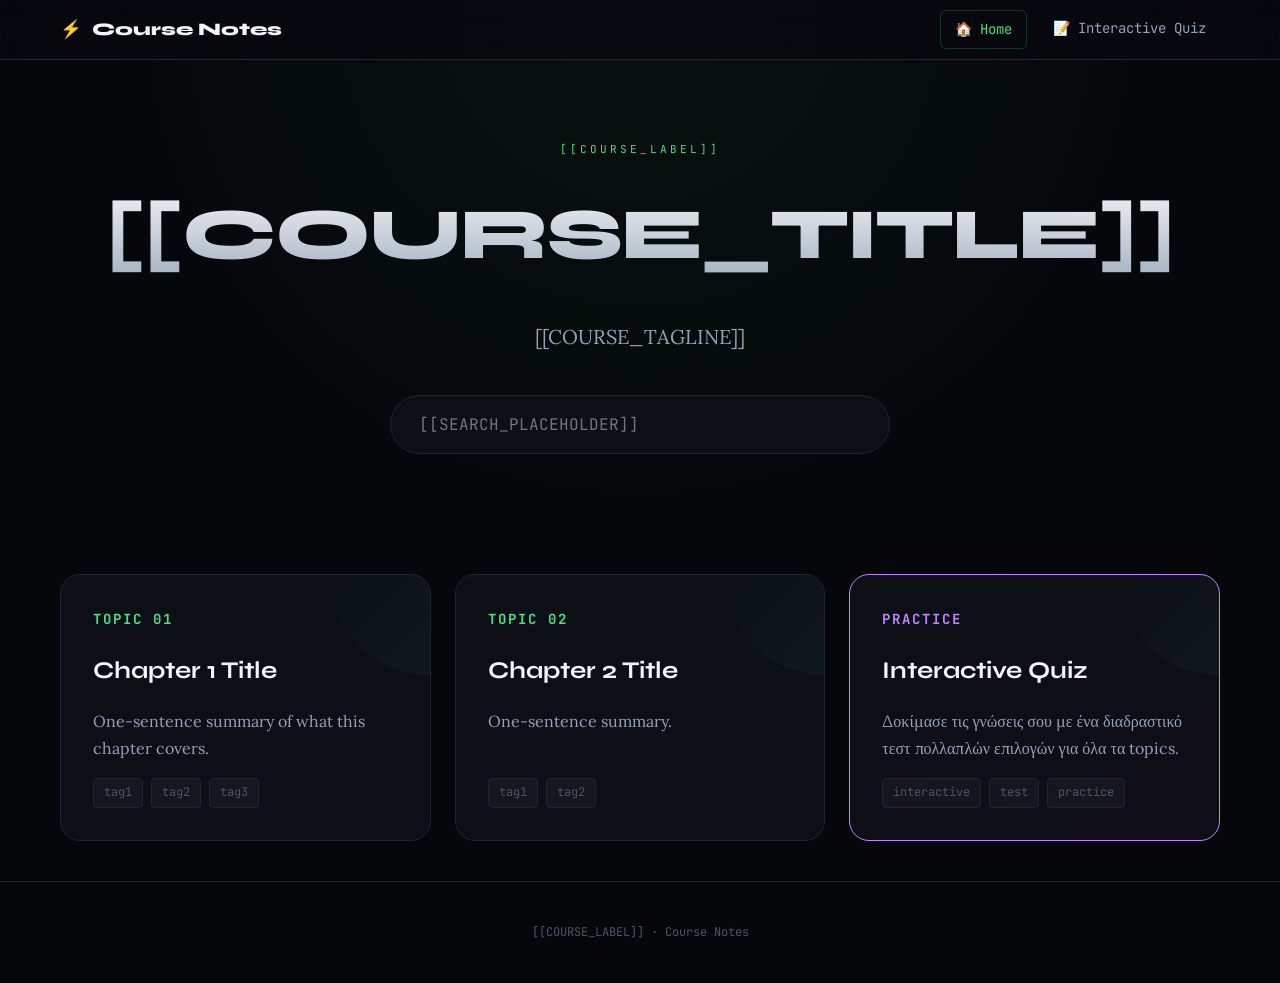
==== skills/webnotes-builder/assets/index.html @ 4fa7b2cc "Add files via upload" ====
<!DOCTYPE html>
<!--
  📝 COURSE HUB TEMPLATE — copy to ../index.html
  Replace placeholders, then add one <a class="topic-card"> per chapter.

  Required edits:
    [[LANG]]                - 'el' or 'en'
    [[COURSE_TITLE]]        - shown in browser tab + h1 ("Algorithms · Course Notes")
    [[COURSE_LABEL]]        - small hero label ("CS3 · Algorithms")
    [[COURSE_TAGLINE]]      - one-sentence description
    [[SEARCH_PLACEHOLDER]]  - placeholder text for the search box

  For each chapter, add a <a class="topic-card"> block (see existing examples below
  in the body — copy and edit, don't manually construct from scratch).

  The Interactive Quiz card at the end is purple-themed by design — keep it as-is.
-->
<html lang="[[LANG]]">
<head>
    <meta charset="UTF-8">
    <meta name="viewport" content="width=device-width, initial-scale=1.0">
    <title>[[COURSE_TITLE]]</title>
    <link href="https://fonts.googleapis.com/css2?family=JetBrains+Mono:wght@400;600;700&family=Syne:wght@400;700;800&family=Lora:ital,wght@0,400;0,600;1,400&display=swap" rel="stylesheet">
    <link rel="stylesheet" href="styles/base.css">
    <style>
        :root {
            --bg:#05070a; --surf:#0c0f16; --surf2:#141822; --border:#1e2433;
            --green:#4ade80; --green-rgb:74,222,128;
            --blue:#60a5fa;  --purple:#c084fc;
            --orange:#fb923c; --orange-rgb:251,146,60;
            --txt:#f1f5f9; --muted:#94a3b8; --dim:#475569;
        }
        .hub-hero {
            padding: 140px 40px 80px;
            text-align: center;
            background: radial-gradient(circle at 50% 0%, rgba(74,222,128,0.05) 0%, transparent 70%);
        }
        .hub-hero h1 {
            font-family: 'Syne', sans-serif;
            font-size: clamp(2.5rem, 8vw, 4.5rem);
            font-weight: 800;
            letter-spacing: -2px;
            margin-bottom: 20px;
            background: linear-gradient(to bottom, #fff, #94a3b8);
            -webkit-background-clip: text;
            -webkit-text-fill-color: transparent;
        }
        .hub-hero p {
            font-size: 1.25rem; color: var(--muted);
            max-width: 700px; margin: 0 auto 40px;
        }
        .search-container { max-width: 500px; margin: 0 auto; position: relative; }
        .search-container input {
            width: 100%;
            background: var(--surf); border: 1px solid var(--border);
            padding: 1.125rem 1.75rem; border-radius: 6.25rem;
            color: var(--txt); font-family: 'JetBrains Mono', monospace;
            font-size: 1rem; outline: none;
            transition: var(--transition);
        }
        .search-container input:focus {
            border-color: var(--green);
            box-shadow: 0 0 20px rgba(74,222,128,0.1);
        }
        .topics-grid {
            display: grid;
            grid-template-columns: repeat(auto-fill, minmax(300px, 1fr));
            gap: 24px; padding: 40px;
            max-width: 1240px; margin: 0 auto;
        }
        .topic-card {
            background: var(--surf); border: 1px solid var(--border);
            border-radius: 20px; padding: 32px;
            text-decoration: none;
            transition: all 0.3s cubic-bezier(0.4, 0, 0.2, 1);
            position: relative; overflow: hidden;
            display: flex; flex-direction: column; gap: 16px;
        }
        .topic-card:hover {
            transform: translateY(-8px);
            border-color: var(--green); background: var(--surf2);
            box-shadow: 0 20px 40px rgba(0,0,0,0.3);
        }
        .topic-card::before {
            content: ''; position: absolute; top: 0; right: 0;
            width: 100px; height: 100px;
            background: linear-gradient(135deg, transparent, rgba(var(--green-rgb), 0.05));
            border-radius: 0 0 0 100%;
            transition: var(--transition);
        }
        .topic-card:hover::before {
            width: 150px; height: 150px;
            background: linear-gradient(135deg, transparent, rgba(var(--green-rgb), 0.1));
        }
        .topic-num {
            font-family: 'JetBrains Mono', monospace;
            color: var(--green); font-size: 0.875rem;
            font-weight: 700; letter-spacing: 2px;
        }
        .topic-card h3 {
            font-family: 'Syne', sans-serif;
            font-size: 1.5rem; color: var(--txt); font-weight: 700;
        }
        .topic-card p { color: var(--muted); font-size: 1rem; line-height: 1.7; }
        .topic-tags { display: flex; gap: 8px; flex-wrap: wrap; margin-top: auto; }
        .tag {
            font-size: 0.75rem; font-family: 'JetBrains Mono', monospace;
            color: var(--dim); background: rgba(255,255,255,0.03);
            padding: 0.1875rem 0.625rem; border-radius: 4px;
            border: 1px solid var(--border);
        }
    </style>
    <script src="js/nav.js" defer></script>
</head>
<body>
    <div id="site-nav"></div>

    <div class="hub-hero">
        <div class="hero-label">[[COURSE_LABEL]]</div>
        <h1>[[COURSE_TITLE]]</h1>
        <p>[[COURSE_TAGLINE]]</p>

        <div class="search-container">
            <input type="text" id="topic-search" placeholder="[[SEARCH_PLACEHOLDER]]">
        </div>
    </div>

    <div class="topics-grid">

        <!-- ─── ONE CARD PER CHAPTER — edit, copy, duplicate as needed ───  -->

        <a href="topic1_<slug>.html" class="topic-card">
            <div class="topic-num">TOPIC 01</div>
            <h3>Chapter 1 Title</h3>
            <p>One-sentence summary of what this chapter covers.</p>
            <div class="topic-tags">
                <span class="tag">tag1</span><span class="tag">tag2</span><span class="tag">tag3</span>
            </div>
        </a>

        <a href="topic2_<slug>.html" class="topic-card">
            <div class="topic-num">TOPIC 02</div>
            <h3>Chapter 2 Title</h3>
            <p>One-sentence summary.</p>
            <div class="topic-tags">
                <span class="tag">tag1</span><span class="tag">tag2</span>
            </div>
        </a>

        <!-- ...more chapter cards... -->

        <!-- ─── Interactive Quiz card (keep at end, purple-themed) ─── -->
        <a href="interactive_quiz.html" class="topic-card" style="border-color: var(--purple); background: linear-gradient(135deg, var(--surf), rgba(192, 132, 252, 0.05));">
            <div class="topic-num" style="color: var(--purple);">PRACTICE</div>
            <h3>Interactive Quiz</h3>
            <p>Δοκίμασε τις γνώσεις σου με ένα διαδραστικό τεστ πολλαπλών επιλογών για όλα τα topics.</p>
            <div class="topic-tags">
                <span class="tag">interactive</span><span class="tag">test</span><span class="tag">practice</span>
            </div>
        </a>

    </div>

    <div class="footer">[[COURSE_LABEL]] · Course Notes</div>
</body>
</html>
---- skills/webnotes-builder/assets/styles/base.css ----
/* base.css - Shared Styles for WebNotes */

:root {
    --transition: 0.2s cubic-bezier(0.4, 0, 0.2, 1);
    --shadow: 0 4px 12px rgba(0, 0, 0, 0.1);
    --radius: 12px;
}

* {
    box-sizing: border-box;
    margin: 0;
    padding: 0;
}

html {
    font-size: 16px;
    /* Base for rem calculations */
}

body {
    background: var(--bg);
    color: var(--txt);
    font-family: 'Lora', serif;
    font-size: 1.0625rem;
    /* ~17px */
    line-height: 1.8;
    transition: background var(--transition);
}

/* Scrollbar */
::-webkit-scrollbar {
    width: 10px;
}

::-webkit-scrollbar-track {
    background: var(--bg);
}

::-webkit-scrollbar-thumb {
    background: var(--border);
    border-radius: 5px;
}

::-webkit-scrollbar-thumb:hover {
    background: var(--dim);
}

/* Navigation Hub Overlay */
#site-nav {
    position: fixed;
    top: 0;
    left: 0;
    right: 0;
    z-index: 1000;
    background: rgba(var(--bg-rgb, 8, 8, 15), 0.8);
    backdrop-filter: blur(12px);
    border-bottom: 1px solid var(--border);
    height: 60px;
    display: flex;
    align-items: center;
    padding: 0 40px;
    justify-content: space-between;
}

.nav-wrapper {
    max-width: 1160px;
    /* 1240 - 40*2 */
    margin: 0 auto;
    width: 100%;
    display: flex;
    justify-content: space-between;
    align-items: center;
}

.nav-logo {
    font-family: 'Syne', sans-serif;
    font-weight: 800;
    font-size: 1.1rem;
    color: var(--txt);
    text-decoration: none;
    display: flex;
    align-items: center;
    gap: 10px;
}

.nav-links {
    display: flex;
    gap: 12px;
}

.nav-link {
    color: var(--muted);
    text-decoration: none;
    font-family: 'JetBrains Mono', monospace;
    font-size: 0.875rem;
    /* 14px */
    padding: 0.375rem 0.875rem;
    border-radius: 6px;
    transition: var(--transition);
}

.nav-link:hover {
    background: var(--surf2);
    color: var(--txt);
}

.nav-link.active {
    color: var(--green);
    background: var(--gdim);
    border: 1px solid rgba(var(--green-rgb), 0.2);
}

/* Hero Section */
.hero {
    padding: 120px 40px 60px;
    position: relative;
    overflow: hidden;
    border-bottom: 1px solid var(--border);
}

.hero-label,
.hero h1,
.hero p,
.chips {
    max-width: 1160px;
    margin-left: auto;
    margin-right: auto;
}

.hero-label {
    font-family: 'JetBrains Mono', monospace;
    color: var(--green);
    font-size: 0.6875rem;
    /* 11px */
    letter-spacing: 3px;
    text-transform: uppercase;
    margin-bottom: 0.625rem;
}

.hero h1 {
    font-family: 'Syne', sans-serif;
    font-size: clamp(1.8rem, 5vw, 3rem);
    font-weight: 800;
    line-height: 1.1;
    margin-bottom: 14px;
}

.hero h1 em {
    color: var(--green);
    font-style: normal;
}

.hero p {
    color: var(--muted);
    max-width: 800px;
}

.chips {
    display: flex;
    gap: 8px;
    flex-wrap: wrap;
    margin-top: 20px;
}

.chip {
    background: var(--surf2);
    border: 1px solid var(--border);
    padding: 0.2rem 0.7rem;
    border-radius: 1.25rem;
    font-size: 0.6875rem;
    /* 11px */
    font-family: 'JetBrains Mono', monospace;
    color: var(--muted);
}

/* TOC */
.toc {
    background: var(--surf);
    border-bottom: 1px solid var(--border);
    padding: 11px 40px;
    display: flex;
    gap: 12px;
    flex-wrap: wrap;
    position: sticky;
    top: 60px;
    /* Below site-nav */
    z-index: 99;
    justify-content: center;
}

.toc a {
    color: var(--muted);
    font-size: 0.875rem;
    /* 14px */
    font-family: 'JetBrains Mono', monospace;
    padding: 0.3125rem 0.75rem;
    border-radius: 4px;
    transition: var(--transition);
    text-decoration: none;
}

.toc a:hover {
    background: var(--surf2);
    color: var(--green);
}

/* Content Wrap */
.wrap {
    max-width: 1240px;
    margin: 0 auto;
    padding: 44px 40px;
}

section {
    margin-bottom: 64px;
    scroll-margin-top: 130px;
}

/* Section Headers */
.sh {
    display: flex;
    align-items: center;
    gap: 12px;
    margin-bottom: 26px;
    padding-bottom: 13px;
    border-bottom: 1px solid var(--border);
}

.sh-icon {
    width: 2.125rem;
    height: 2.125rem;
    border-radius: 8px;
    display: flex;
    align-items: center;
    justify-content: center;
    font-size: 1.0625rem;
    /* 17px */
    flex-shrink: 0;
}

.sh h2 {
    font-family: 'Syne', sans-serif;
    font-size: 1.35rem;
    font-weight: 700;
}

/* Code Blocks */
.cb {
    background: #010409;
    border: 1px solid var(--border);
    border-radius: 8px;
    padding: 1rem 1.25rem;
    font-family: 'JetBrains Mono', monospace;
    font-size: 0.906rem;
    /* 14.5px */
    line-height: 2;
    overflow-x: auto;
    margin: 10px 0;
    white-space: pre-wrap;
}

/* Boxes */
.ibox,
.wbox,
.gbox,
.rbox {
    border-radius: 0 8px 8px 0;
    padding: 0.75rem 1.125rem;
    margin: 0.7rem 0;
    font-size: 0.97rem;
    /* 15.5px */
}

.ibox {
    border-left: 3px solid var(--blue);
    background: var(--bdim);
}

.wbox {
    border-left: 3px solid var(--yellow);
    background: var(--ydim);
}

.gbox {
    border-left: 3px solid var(--green);
    background: var(--gdim);
}

.rbox {
    border-left: 3px solid var(--red);
    background: var(--rdim);
}

.lbl {
    font-family: 'JetBrains Mono', monospace;
    font-size: 0.625rem;
    /* 10px */
    text-transform: uppercase;
    letter-spacing: 1.5px;
    font-weight: 700;
    margin-bottom: 0.3125rem;
}

code {
    font-family: 'JetBrains Mono', monospace;
    font-size: 0.875rem;
    /* 14px */
    background: rgba(var(--green-rgb, 63, 185, 80), 0.1);
    color: var(--green);
    padding: 0.125rem 0.375rem;
    border-radius: 3px;
}

/* Tips */
.tip {
    background: linear-gradient(135deg, rgba(var(--orange-rgb, 240, 136, 62), 0.05), rgba(var(--orange-rgb, 240, 136, 62), 0.1));
    border: 1px solid rgba(var(--orange-rgb, 240, 136, 62), 0.35);
    border-radius: 9px;
    padding: 13px 16px;
    margin: 11px 0;
    display: flex;
    gap: 11px;
    align-items: flex-start;
}

.tip-icon {
    font-size: 20px;
    flex-shrink: 0;
    margin-top: 1px;
}

.tip-title {
    font-family: 'Syne', sans-serif;
    font-size: .75rem;
    font-weight: 700;
    color: var(--orange);
    text-transform: uppercase;
    letter-spacing: 1px;
    margin-bottom: 4px;
}

.tip-text {
    font-size: 0.9375rem;
    /* 15px */
    line-height: 1.7;
}

/* Grid */
.grid2 {
    display: grid;
    grid-template-columns: 1fr 1fr;
    gap: 14px;
}

@media(max-width:640px) {
    .grid2 {
        grid-template-columns: 1fr;
    }
}

/* Cards */
.card {
    background: var(--surf);
    border: 1px solid var(--border);
    border-radius: 10px;
    padding: 18px 20px;
    margin-bottom: 12px;
}

.card-title {
    font-family: 'Syne', sans-serif;
    font-size: 1rem;
    font-weight: 700;
    margin-bottom: 10px;
}

/* Tables */
.ptbl,
.vtbl,
.etbl,
.stbl {
    width: 100%;
    border-collapse: collapse;
    font-size: 0.9375rem;
    /* 15px */
    margin: 0.75rem 0;
}

.ptbl th,
.vtbl th,
.etbl th,
.stbl th {
    background: var(--surf2);
    color: var(--green);
    font-family: 'Syne', sans-serif;
    padding: 9px 12px;
    text-align: left;
    border: 1px solid var(--border);
}

.ptbl td,
.vtbl td,
.etbl td,
.stbl td {
    padding: 9px 12px;
    border: 1px solid var(--border);
    color: var(--muted);
    vertical-align: top;
}

.ptbl tr:nth-child(even) td,
.vtbl tr:nth-child(even) td,
.etbl tr:nth-child(even) td,
.stbl tr:nth-child(even) td {
    background: var(--surf2);
}

.mono {
    font-family: 'JetBrains Mono', monospace;
    color: var(--cyan);
}

/* Quiz */
.quiz {
    background: var(--pdim);
    border: 1px solid rgba(var(--purple-rgb, 188, 140, 255), 0.3);
    border-radius: 10px;
    padding: 20px 22px;
    margin-top: 14px;
}

.quiz h3 {
    color: var(--purple);
    font-family: 'Syne', sans-serif;
    font-size: 1rem;
    font-weight: 700;
    margin-bottom: 12px;
}

.qitem {
    margin-bottom: 12px;
}

.qq {
    color: var(--txt);
    font-size: 0.97rem;
    margin-bottom: 0.375rem;
}

.qa {
    color: var(--muted);
    font-size: 0.9375rem;
    padding: 0.5rem 0.875rem;
    background: var(--surf);
    border-radius: 6px;
    border-left: 3px solid var(--purple);
    margin-bottom: 1rem;
}

/* Footer */
.footer {
    border-top: 1px solid var(--border);
    padding: 2.5rem;
    text-align: center;
    color: var(--dim);
    font-size: 0.75rem;
    /* 12px */
    font-family: 'JetBrains Mono', monospace;
}

/* Topic 1 Specifics */
.arch {
    background: var(--surf);
    border: 1px solid var(--border);
    border-radius: 10px;
    padding: 24px;
    text-align: center;
}

.alayer {
    border-radius: 7px;
    padding: 0.75rem 1.25rem;
    margin: 0.3125rem auto;
    max-width: 23.75rem;
    font-size: 0.8125rem;
    font-weight: 500;
    font-family: 'JetBrains Mono', monospace;
}

.la {
    background: rgba(88, 166, 255, .1);
    border: 1px solid rgba(88, 166, 255, .3);
    color: var(--blue);
}

.lb {
    background: rgba(63, 185, 80, .1);
    border: 1px solid rgba(63, 185, 80, .3);
    color: var(--green);
}

.lc {
    background: rgba(227, 179, 65, .1);
    border: 1px solid rgba(227, 179, 65, .3);
    color: var(--yellow);
}

.ld {
    background: rgba(248, 81, 73, .1);
    border: 1px solid rgba(248, 81, 73, .3);
    color: var(--red);
}

.le {
    background: rgba(188, 140, 255, .1);
    border: 1px solid rgba(188, 140, 255, .3);
    color: var(--purple);
}

.tree {
    font-family: 'JetBrains Mono', monospace;
    font-size: 0.8125rem;
    line-height: 2.1;
    background: #010409;
    border: 1px solid var(--border);
    border-radius: 8px;
    padding: 1.125rem 1.375rem;
}

.troot {
    color: var(--yellow);
    font-weight: 700;
}

.tdir {
    color: var(--blue);
}

.tdim {
    color: var(--dim);
    font-style: italic;
}

/* Topic 3 Specifics */
.fdtable {
    background: #030308;
    border: 1px solid var(--border);
    border-radius: 8px;
    padding: 1.25rem;
    font-family: 'JetBrains Mono', monospace;
    font-size: 0.8125rem;
}

.fdrow {
    display: flex;
    align-items: center;
    gap: 0.75rem;
    margin-bottom: 0.5rem;
}

.fdnum {
    width: 1.75rem;
    height: 1.75rem;
    border-radius: 6px;
    display: flex;
    align-items: center;
    justify-content: center;
    font-weight: 700;
    font-size: 0.75rem;
    flex-shrink: 0;
}

.fd0 {
    background: rgba(139, 233, 253, .15);
    color: var(--cyan);
    border: 1px solid rgba(139, 233, 253, .3);
}

.fd1 {
    background: rgba(80, 250, 123, .15);
    color: var(--green);
    border: 1px solid rgba(80, 250, 123, .3);
}

.fd2 {
    background: rgba(255, 85, 85, .15);
    color: var(--red);
    border: 1px solid rgba(255, 85, 85, .3);
}

.fdx {
    background: rgba(189, 147, 249, .15);
    color: var(--purple);
    border: 1px solid rgba(189, 147, 249, .3);
}

/* Topic 4 Specifics */
.fork-diagram {
    background: var(--surf2);
    border: 1px solid var(--border);
    border-radius: 10px;
    padding: 1.5rem;
    text-align: center;
    font-family: 'JetBrains Mono', monospace;
}

.fork-proc {
    display: inline-block;
    border-radius: 8px;
    padding: 0.625rem 1.125rem;
    font-size: 0.8125rem;
    font-weight: 600;
    min-width: 8.75rem;
}

.fp-parent {
    background: rgba(255, 149, 0, .1);
    border: 2px solid rgba(255, 149, 0, .5);
    color: var(--orange);
}

.fp-child {
    background: rgba(82, 217, 142, .1);
    border: 2px solid rgba(82, 217, 142, .5);
    color: var(--green);
}

.fp-err {
    background: rgba(255, 107, 107, .1);
    border: 2px solid rgba(255, 107, 107, .4);
    color: var(--red);
}

.pipe-diag {
    background: #050300;
    border: 1px solid var(--border);
    border-radius: 10px;
    padding: 1.25rem 1.5rem;
}

.pipe-proc {
    display: inline-flex;
    align-items: center;
    justify-content: center;
    border-radius: 8px;
    padding: 0.5625rem 1rem;
    font-size: 0.8125rem;
    font-weight: 600;
    font-family: 'JetBrains Mono', monospace;
}

.pp-parent {
    background: rgba(255, 149, 0, .1);
    border: 1px solid rgba(255, 149, 0, .4);
    color: var(--orange);
}

.pp-child {
    background: rgba(82, 217, 142, .1);
    border: 1px solid rgba(82, 217, 142, .4);
    color: var(--green);
}

.pipe-channel {
    display: flex;
    align-items: center;
    gap: 0.5rem;
    margin: 0.875rem 0;
    font-family: 'JetBrains Mono', monospace;
    font-size: 0.75rem;
}

.pipe-tube {
    flex: 1;
    height: 1.625rem;
    background: linear-gradient(90deg, rgba(255, 149, 0, .15), rgba(82, 217, 142, .15));
    border: 1px solid var(--border);
    border-radius: 4px;
    display: flex;
    align-items: center;
    justify-content: center;
    color: var(--dim);
    font-size: 0.6875rem;
}

.pfd-w {
    background: rgba(255, 149, 0, .1);
    border: 1px solid rgba(255, 149, 0, .3);
    color: var(--orange);
}

.pfd-r {
    background: rgba(82, 217, 142, .1);
    border: 1px solid rgba(82, 217, 142, .3);
    color: var(--green);
}

/* Quiz System Styles */
.section-quiz {
    margin-top: 40px;
    padding-top: 20px;
    border-top: 1px dashed var(--border);
}

.quiz h3 {
    font-family: 'Syne', sans-serif;
    font-size: 1.4rem;
    color: var(--green);
    margin-bottom: 20px;
    display: flex;
    align-items: center;
    gap: 10px;
}

.qitems {
    display: flex;
    flex-direction: column;
    gap: 16px;
}

.qitem {
    background: var(--surf);
    border: 1px solid var(--border);
    border-radius: 12px;
    padding: 20px;
    transition: var(--transition);
}

.qitem:hover {
    border-color: var(--green);
    transform: translateY(-2px);
    box-shadow: 0 10px 30px rgba(0, 0, 0, 0.2);
}

.qq {
    font-weight: 700;
    font-size: 1.1rem;
    color: var(--txt);
    margin-bottom: 12px;
}

.qa {
    background: var(--gdim);
    color: var(--green);
    padding: 14px 18px;
    border-radius: 8px;
    border-left: 4px solid var(--green);
    margin-top: 15px;
    font-size: 1rem;
    line-height: 1.6;
    animation: slideDown 0.3s ease-out;
}

@keyframes slideDown {
    from {
        opacity: 0;
        transform: translateY(-10px);
    }

    to {
        opacity: 1;
        transform: translateY(0);
    }
}

.qa-toggle {
    background: transparent;
    border: 1px solid var(--border);
    color: var(--muted);
    padding: 8px 16px;
    border-radius: 20px;
    cursor: pointer;
    font-family: 'JetBrains Mono', monospace;
    font-size: 0.85rem;
    transition: var(--transition);
}

.qa-toggle:hover {
    background: var(--surf2);
    color: var(--txt);
    border-color: var(--green);
}

.qa-toggle.active {
    background: var(--purple);
    color: var(--bg);
    border-color: var(--purple-rgb);
}
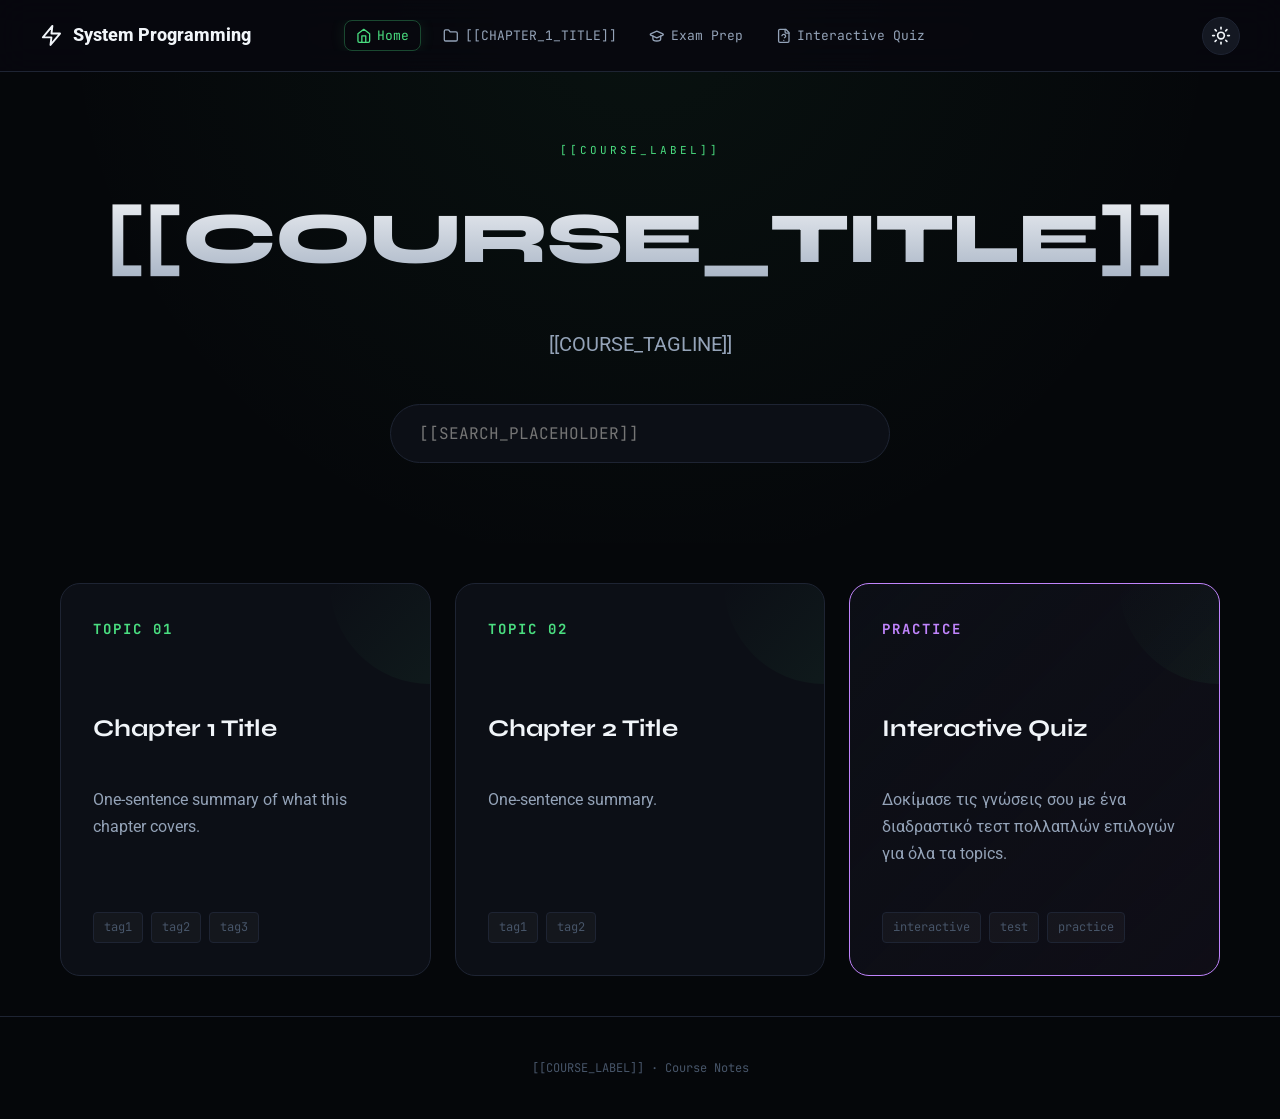
==== commit 88e552ef: "update to 1.2.0" ====
--- a/skills/webnotes-builder/assets/index.html
+++ b/skills/webnotes-builder/assets/index.html
@@ -1,166 +1,181 @@
-<!DOCTYPE html>
-<!--
-  📝 COURSE HUB TEMPLATE — copy to ../index.html
-  Replace placeholders, then add one <a class="topic-card"> per chapter.
-
-  Required edits:
-    [[LANG]]                - 'el' or 'en'
-    [[COURSE_TITLE]]        - shown in browser tab + h1 ("Algorithms · Course Notes")
-    [[COURSE_LABEL]]        - small hero label ("CS3 · Algorithms")
-    [[COURSE_TAGLINE]]      - one-sentence description
-    [[SEARCH_PLACEHOLDER]]  - placeholder text for the search box
-
-  For each chapter, add a <a class="topic-card"> block (see existing examples below
-  in the body — copy and edit, don't manually construct from scratch).
-
-  The Interactive Quiz card at the end is purple-themed by design — keep it as-is.
--->
-<html lang="[[LANG]]">
-<head>
-    <meta charset="UTF-8">
-    <meta name="viewport" content="width=device-width, initial-scale=1.0">
-    <title>[[COURSE_TITLE]]</title>
-    <link href="https://fonts.googleapis.com/css2?family=JetBrains+Mono:wght@400;600;700&family=Syne:wght@400;700;800&family=Lora:ital,wght@0,400;0,600;1,400&display=swap" rel="stylesheet">
-    <link rel="stylesheet" href="styles/base.css">
-    <style>
-        :root {
-            --bg:#05070a; --surf:#0c0f16; --surf2:#141822; --border:#1e2433;
-            --green:#4ade80; --green-rgb:74,222,128;
-            --blue:#60a5fa;  --purple:#c084fc;
-            --orange:#fb923c; --orange-rgb:251,146,60;
-            --txt:#f1f5f9; --muted:#94a3b8; --dim:#475569;
-        }
-        .hub-hero {
-            padding: 140px 40px 80px;
-            text-align: center;
-            background: radial-gradient(circle at 50% 0%, rgba(74,222,128,0.05) 0%, transparent 70%);
-        }
-        .hub-hero h1 {
-            font-family: 'Syne', sans-serif;
-            font-size: clamp(2.5rem, 8vw, 4.5rem);
-            font-weight: 800;
-            letter-spacing: -2px;
-            margin-bottom: 20px;
-            background: linear-gradient(to bottom, #fff, #94a3b8);
-            -webkit-background-clip: text;
-            -webkit-text-fill-color: transparent;
-        }
-        .hub-hero p {
-            font-size: 1.25rem; color: var(--muted);
-            max-width: 700px; margin: 0 auto 40px;
-        }
-        .search-container { max-width: 500px; margin: 0 auto; position: relative; }
-        .search-container input {
-            width: 100%;
-            background: var(--surf); border: 1px solid var(--border);
-            padding: 1.125rem 1.75rem; border-radius: 6.25rem;
-            color: var(--txt); font-family: 'JetBrains Mono', monospace;
-            font-size: 1rem; outline: none;
-            transition: var(--transition);
-        }
-        .search-container input:focus {
-            border-color: var(--green);
-            box-shadow: 0 0 20px rgba(74,222,128,0.1);
-        }
-        .topics-grid {
-            display: grid;
-            grid-template-columns: repeat(auto-fill, minmax(300px, 1fr));
-            gap: 24px; padding: 40px;
-            max-width: 1240px; margin: 0 auto;
-        }
-        .topic-card {
-            background: var(--surf); border: 1px solid var(--border);
-            border-radius: 20px; padding: 32px;
-            text-decoration: none;
-            transition: all 0.3s cubic-bezier(0.4, 0, 0.2, 1);
-            position: relative; overflow: hidden;
-            display: flex; flex-direction: column; gap: 16px;
-        }
-        .topic-card:hover {
-            transform: translateY(-8px);
-            border-color: var(--green); background: var(--surf2);
-            box-shadow: 0 20px 40px rgba(0,0,0,0.3);
-        }
-        .topic-card::before {
-            content: ''; position: absolute; top: 0; right: 0;
-            width: 100px; height: 100px;
-            background: linear-gradient(135deg, transparent, rgba(var(--green-rgb), 0.05));
-            border-radius: 0 0 0 100%;
-            transition: var(--transition);
-        }
-        .topic-card:hover::before {
-            width: 150px; height: 150px;
-            background: linear-gradient(135deg, transparent, rgba(var(--green-rgb), 0.1));
-        }
-        .topic-num {
-            font-family: 'JetBrains Mono', monospace;
-            color: var(--green); font-size: 0.875rem;
-            font-weight: 700; letter-spacing: 2px;
-        }
-        .topic-card h3 {
-            font-family: 'Syne', sans-serif;
-            font-size: 1.5rem; color: var(--txt); font-weight: 700;
-        }
-        .topic-card p { color: var(--muted); font-size: 1rem; line-height: 1.7; }
-        .topic-tags { display: flex; gap: 8px; flex-wrap: wrap; margin-top: auto; }
-        .tag {
-            font-size: 0.75rem; font-family: 'JetBrains Mono', monospace;
-            color: var(--dim); background: rgba(255,255,255,0.03);
-            padding: 0.1875rem 0.625rem; border-radius: 4px;
-            border: 1px solid var(--border);
-        }
-    </style>
-    <script src="js/nav.js" defer></script>
-</head>
-<body>
-    <div id="site-nav"></div>
-
-    <div class="hub-hero">
-        <div class="hero-label">[[COURSE_LABEL]]</div>
-        <h1>[[COURSE_TITLE]]</h1>
-        <p>[[COURSE_TAGLINE]]</p>
-
-        <div class="search-container">
-            <input type="text" id="topic-search" placeholder="[[SEARCH_PLACEHOLDER]]">
-        </div>
-    </div>
-
-    <div class="topics-grid">
-
-        <!-- ─── ONE CARD PER CHAPTER — edit, copy, duplicate as needed ───  -->
-
-        <a href="topic1_<slug>.html" class="topic-card">
-            <div class="topic-num">TOPIC 01</div>
-            <h3>Chapter 1 Title</h3>
-            <p>One-sentence summary of what this chapter covers.</p>
-            <div class="topic-tags">
-                <span class="tag">tag1</span><span class="tag">tag2</span><span class="tag">tag3</span>
-            </div>
-        </a>
-
-        <a href="topic2_<slug>.html" class="topic-card">
-            <div class="topic-num">TOPIC 02</div>
-            <h3>Chapter 2 Title</h3>
-            <p>One-sentence summary.</p>
-            <div class="topic-tags">
-                <span class="tag">tag1</span><span class="tag">tag2</span>
-            </div>
-        </a>
-
-        <!-- ...more chapter cards... -->
-
-        <!-- ─── Interactive Quiz card (keep at end, purple-themed) ─── -->
-        <a href="interactive_quiz.html" class="topic-card" style="border-color: var(--purple); background: linear-gradient(135deg, var(--surf), rgba(192, 132, 252, 0.05));">
-            <div class="topic-num" style="color: var(--purple);">PRACTICE</div>
-            <h3>Interactive Quiz</h3>
-            <p>Δοκίμασε τις γνώσεις σου με ένα διαδραστικό τεστ πολλαπλών επιλογών για όλα τα topics.</p>
-            <div class="topic-tags">
-                <span class="tag">interactive</span><span class="tag">test</span><span class="tag">practice</span>
-            </div>
-        </a>
-
-    </div>
-
-    <div class="footer">[[COURSE_LABEL]] · Course Notes</div>
-</body>
-</html>
+<!DOCTYPE html>
+<!--
+  📝 COURSE HUB TEMPLATE — copy to ../index.html
+  Replace placeholders, then add one <a class="topic-card"> per chapter.
+
+  Required edits:
+    [[LANG]]                - 'el' or 'en'
+    [[COURSE_TITLE]]        - shown in browser tab + h1 ("Algorithms · Course Notes")
+    [[COURSE_LABEL]]        - small hero label ("CS3 · Algorithms")
+    [[COURSE_TAGLINE]]      - one-sentence description
+    [[SEARCH_PLACEHOLDER]]  - placeholder text for the search box
+
+  For each chapter, add a <a class="topic-card"> block (see existing examples below
+  in the body — copy and edit, don't manually construct from scratch).
+
+  If exam material exists, uncomment the orange Exam Prep card (before the quiz card).
+  The Interactive Quiz card at the end is purple-themed by design — keep it as-is.
+-->
+<html lang="[[LANG]]">
+<head>
+    <meta charset="UTF-8">
+    <meta name="viewport" content="width=device-width, initial-scale=1.0">
+    <title>[[COURSE_TITLE]]</title>
+    <link href="https://fonts.googleapis.com/css2?family=JetBrains+Mono:wght@400;600;700&family=Syne:wght@400;700;800&family=Lora:ital,wght@0,400;0,600;1,400&display=swap" rel="stylesheet">
+    <link rel="stylesheet" href="styles/base.css">
+    <style>
+        :root {
+            --bg:#05070a; --surf:#0c0f16; --surf2:#141822; --border:#1e2433;
+            --green:#4ade80; --green-rgb:74,222,128;
+            --blue:#60a5fa;  --purple:#c084fc;
+            --orange:#fb923c; --orange-rgb:251,146,60;
+            --txt:#f1f5f9; --muted:#94a3b8; --dim:#475569;
+        }
+        .hub-hero {
+            padding: 140px 40px 80px;
+            text-align: center;
+            background: radial-gradient(circle at 50% 0%, rgba(74,222,128,0.05) 0%, transparent 70%);
+        }
+        .hub-hero h1 {
+            font-family: 'Syne', sans-serif;
+            font-size: clamp(2.5rem, 8vw, 4.5rem);
+            font-weight: 800;
+            letter-spacing: -2px;
+            margin-bottom: 20px;
+            background: linear-gradient(to bottom, #fff, #94a3b8);
+            -webkit-background-clip: text;
+            -webkit-text-fill-color: transparent;
+        }
+        .hub-hero p {
+            font-size: 1.25rem; color: var(--muted);
+            max-width: 700px; margin: 0 auto 40px;
+        }
+        .search-container { max-width: 500px; margin: 0 auto; position: relative; }
+        .search-container input {
+            width: 100%;
+            background: var(--surf); border: 1px solid var(--border);
+            padding: 1.125rem 1.75rem; border-radius: 6.25rem;
+            color: var(--txt); font-family: 'JetBrains Mono', monospace;
+            font-size: 1rem; outline: none;
+            transition: var(--transition);
+        }
+        .search-container input:focus {
+            border-color: var(--green);
+            box-shadow: 0 0 20px rgba(74,222,128,0.1);
+        }
+        .topics-grid {
+            display: grid;
+            grid-template-columns: repeat(auto-fill, minmax(300px, 1fr));
+            gap: 24px; padding: 40px;
+            max-width: 1240px; margin: 0 auto;
+        }
+        .topic-card {
+            background: var(--surf); border: 1px solid var(--border);
+            border-radius: 20px; padding: 32px;
+            text-decoration: none;
+            transition: all 0.3s cubic-bezier(0.4, 0, 0.2, 1);
+            position: relative; overflow: hidden;
+            display: flex; flex-direction: column; gap: 16px;
+        }
+        .topic-card:hover {
+            transform: translateY(-8px);
+            border-color: var(--green); background: var(--surf2);
+            box-shadow: 0 20px 40px rgba(0,0,0,0.3);
+        }
+        .topic-card::before {
+            content: ''; position: absolute; top: 0; right: 0;
+            width: 100px; height: 100px;
+            background: linear-gradient(135deg, transparent, rgba(var(--green-rgb), 0.05));
+            border-radius: 0 0 0 100%;
+            transition: var(--transition);
+        }
+        .topic-card:hover::before {
+            width: 150px; height: 150px;
+            background: linear-gradient(135deg, transparent, rgba(var(--green-rgb), 0.1));
+        }
+        .topic-num {
+            font-family: 'JetBrains Mono', monospace;
+            color: var(--green); font-size: 0.875rem;
+            font-weight: 700; letter-spacing: 2px;
+        }
+        .topic-card h3 {
+            font-family: 'Syne', sans-serif;
+            font-size: 1.5rem; color: var(--txt); font-weight: 700;
+        }
+        .topic-card p { color: var(--muted); font-size: 1rem; line-height: 1.7; }
+        .topic-tags { display: flex; gap: 8px; flex-wrap: wrap; margin-top: auto; }
+        .tag {
+            font-size: 0.75rem; font-family: 'JetBrains Mono', monospace;
+            color: var(--dim); background: rgba(255,255,255,0.03);
+            padding: 0.1875rem 0.625rem; border-radius: 4px;
+            border: 1px solid var(--border);
+        }
+    </style>
+    <script src="js/nav.js" defer></script>
+</head>
+<body>
+    <div id="site-nav"></div>
+
+    <div class="hub-hero">
+        <div class="hero-label">[[COURSE_LABEL]]</div>
+        <h1>[[COURSE_TITLE]]</h1>
+        <p>[[COURSE_TAGLINE]]</p>
+
+        <div class="search-container">
+            <input type="text" id="topic-search" placeholder="[[SEARCH_PLACEHOLDER]]">
+        </div>
+    </div>
+
+    <div class="topics-grid">
+
+        <!-- ─── ONE CARD PER CHAPTER — edit, copy, duplicate as needed ───  -->
+
+        <a href="topic1_<slug>.html" class="topic-card">
+            <div class="topic-num">TOPIC 01</div>
+            <h3>Chapter 1 Title</h3>
+            <p>One-sentence summary of what this chapter covers.</p>
+            <div class="topic-tags">
+                <span class="tag">tag1</span><span class="tag">tag2</span><span class="tag">tag3</span>
+            </div>
+        </a>
+
+        <a href="topic2_<slug>.html" class="topic-card">
+            <div class="topic-num">TOPIC 02</div>
+            <h3>Chapter 2 Title</h3>
+            <p>One-sentence summary.</p>
+            <div class="topic-tags">
+                <span class="tag">tag1</span><span class="tag">tag2</span>
+            </div>
+        </a>
+
+        <!-- ...more chapter cards... -->
+
+        <!-- ─── Exam Prep card (orange, before the quiz card) — include ONLY if exam
+             material exists; see references/11-exam-prep.md §10 ─── -->
+        <!--
+        <a href="exam_prep.html" class="topic-card"
+           style="border-color: var(--orange); background: linear-gradient(135deg, var(--surf), rgba(251, 146, 60, 0.06));">
+            <div class="topic-num" style="color: var(--orange);">EXAM PREP</div>
+            <h3>[[EXAM_PREP_TITLE]] 🎯</h3>
+            <p>[[EXAM_PREP_SUMMARY]]</p>
+            <div class="topic-tags">
+                <span class="tag">solved</span><span class="tag">patterns</span><span class="tag">drills</span>
+            </div>
+        </a>
+        -->
+
+        <!-- ─── Interactive Quiz card (keep at end, purple-themed) ─── -->
+        <a href="interactive_quiz.html" class="topic-card" style="border-color: var(--purple); background: linear-gradient(135deg, var(--surf), rgba(192, 132, 252, 0.05));">
+            <div class="topic-num" style="color: var(--purple);">PRACTICE</div>
+            <h3>Interactive Quiz</h3>
+            <p>Δοκίμασε τις γνώσεις σου με ένα διαδραστικό τεστ πολλαπλών επιλογών για όλα τα topics.</p>
+            <div class="topic-tags">
+                <span class="tag">interactive</span><span class="tag">test</span><span class="tag">practice</span>
+            </div>
+        </a>
+
+    </div>
+
+    <div class="footer">[[COURSE_LABEL]] · Course Notes</div>
+</body>
+</html>
--- a/skills/webnotes-builder/assets/styles/base.css
+++ b/skills/webnotes-builder/assets/styles/base.css
@@ -1,788 +1,1527 @@
-/* base.css - Shared Styles for WebNotes */
-
-:root {
-    --transition: 0.2s cubic-bezier(0.4, 0, 0.2, 1);
-    --shadow: 0 4px 12px rgba(0, 0, 0, 0.1);
-    --radius: 12px;
-}
-
-* {
-    box-sizing: border-box;
-    margin: 0;
-    padding: 0;
-}
-
-html {
-    font-size: 16px;
-    /* Base for rem calculations */
-}
-
-body {
-    background: var(--bg);
-    color: var(--txt);
-    font-family: 'Lora', serif;
-    font-size: 1.0625rem;
-    /* ~17px */
-    line-height: 1.8;
-    transition: background var(--transition);
-}
-
-/* Scrollbar */
-::-webkit-scrollbar {
-    width: 10px;
-}
-
-::-webkit-scrollbar-track {
-    background: var(--bg);
-}
-
-::-webkit-scrollbar-thumb {
-    background: var(--border);
-    border-radius: 5px;
-}
-
-::-webkit-scrollbar-thumb:hover {
-    background: var(--dim);
-}
-
-/* Navigation Hub Overlay */
-#site-nav {
-    position: fixed;
-    top: 0;
-    left: 0;
-    right: 0;
-    z-index: 1000;
-    background: rgba(var(--bg-rgb, 8, 8, 15), 0.8);
-    backdrop-filter: blur(12px);
-    border-bottom: 1px solid var(--border);
-    height: 60px;
-    display: flex;
-    align-items: center;
-    padding: 0 40px;
-    justify-content: space-between;
-}
-
-.nav-wrapper {
-    max-width: 1160px;
-    /* 1240 - 40*2 */
-    margin: 0 auto;
-    width: 100%;
-    display: flex;
-    justify-content: space-between;
-    align-items: center;
-}
-
-.nav-logo {
-    font-family: 'Syne', sans-serif;
-    font-weight: 800;
-    font-size: 1.1rem;
-    color: var(--txt);
-    text-decoration: none;
-    display: flex;
-    align-items: center;
-    gap: 10px;
-}
-
-.nav-links {
-    display: flex;
-    gap: 12px;
-}
-
-.nav-link {
-    color: var(--muted);
-    text-decoration: none;
-    font-family: 'JetBrains Mono', monospace;
-    font-size: 0.875rem;
-    /* 14px */
-    padding: 0.375rem 0.875rem;
-    border-radius: 6px;
-    transition: var(--transition);
-}
-
-.nav-link:hover {
-    background: var(--surf2);
-    color: var(--txt);
-}
-
-.nav-link.active {
-    color: var(--green);
-    background: var(--gdim);
-    border: 1px solid rgba(var(--green-rgb), 0.2);
-}
-
-/* Hero Section */
-.hero {
-    padding: 120px 40px 60px;
-    position: relative;
-    overflow: hidden;
-    border-bottom: 1px solid var(--border);
-}
-
-.hero-label,
-.hero h1,
-.hero p,
-.chips {
-    max-width: 1160px;
-    margin-left: auto;
-    margin-right: auto;
-}
-
-.hero-label {
-    font-family: 'JetBrains Mono', monospace;
-    color: var(--green);
-    font-size: 0.6875rem;
-    /* 11px */
-    letter-spacing: 3px;
-    text-transform: uppercase;
-    margin-bottom: 0.625rem;
-}
-
-.hero h1 {
-    font-family: 'Syne', sans-serif;
-    font-size: clamp(1.8rem, 5vw, 3rem);
-    font-weight: 800;
-    line-height: 1.1;
-    margin-bottom: 14px;
-}
-
-.hero h1 em {
-    color: var(--green);
-    font-style: normal;
-}
-
-.hero p {
-    color: var(--muted);
-    max-width: 800px;
-}
-
-.chips {
-    display: flex;
-    gap: 8px;
-    flex-wrap: wrap;
-    margin-top: 20px;
-}
-
-.chip {
-    background: var(--surf2);
-    border: 1px solid var(--border);
-    padding: 0.2rem 0.7rem;
-    border-radius: 1.25rem;
-    font-size: 0.6875rem;
-    /* 11px */
-    font-family: 'JetBrains Mono', monospace;
-    color: var(--muted);
-}
-
-/* TOC */
-.toc {
-    background: var(--surf);
-    border-bottom: 1px solid var(--border);
-    padding: 11px 40px;
-    display: flex;
-    gap: 12px;
-    flex-wrap: wrap;
-    position: sticky;
-    top: 60px;
-    /* Below site-nav */
-    z-index: 99;
-    justify-content: center;
-}
-
-.toc a {
-    color: var(--muted);
-    font-size: 0.875rem;
-    /* 14px */
-    font-family: 'JetBrains Mono', monospace;
-    padding: 0.3125rem 0.75rem;
-    border-radius: 4px;
-    transition: var(--transition);
-    text-decoration: none;
-}
-
-.toc a:hover {
-    background: var(--surf2);
-    color: var(--green);
-}
-
-/* Content Wrap */
-.wrap {
-    max-width: 1240px;
-    margin: 0 auto;
-    padding: 44px 40px;
-}
-
-section {
-    margin-bottom: 64px;
-    scroll-margin-top: 130px;
-}
-
-/* Section Headers */
-.sh {
-    display: flex;
-    align-items: center;
-    gap: 12px;
-    margin-bottom: 26px;
-    padding-bottom: 13px;
-    border-bottom: 1px solid var(--border);
-}
-
-.sh-icon {
-    width: 2.125rem;
-    height: 2.125rem;
-    border-radius: 8px;
-    display: flex;
-    align-items: center;
-    justify-content: center;
-    font-size: 1.0625rem;
-    /* 17px */
-    flex-shrink: 0;
-}
-
-.sh h2 {
-    font-family: 'Syne', sans-serif;
-    font-size: 1.35rem;
-    font-weight: 700;
-}
-
-/* Code Blocks */
-.cb {
-    background: #010409;
-    border: 1px solid var(--border);
-    border-radius: 8px;
-    padding: 1rem 1.25rem;
-    font-family: 'JetBrains Mono', monospace;
-    font-size: 0.906rem;
-    /* 14.5px */
-    line-height: 2;
-    overflow-x: auto;
-    margin: 10px 0;
-    white-space: pre-wrap;
-}
-
-/* Boxes */
-.ibox,
-.wbox,
-.gbox,
-.rbox {
-    border-radius: 0 8px 8px 0;
-    padding: 0.75rem 1.125rem;
-    margin: 0.7rem 0;
-    font-size: 0.97rem;
-    /* 15.5px */
-}
-
-.ibox {
-    border-left: 3px solid var(--blue);
-    background: var(--bdim);
-}
-
-.wbox {
-    border-left: 3px solid var(--yellow);
-    background: var(--ydim);
-}
-
-.gbox {
-    border-left: 3px solid var(--green);
-    background: var(--gdim);
-}
-
-.rbox {
-    border-left: 3px solid var(--red);
-    background: var(--rdim);
-}
-
-.lbl {
-    font-family: 'JetBrains Mono', monospace;
-    font-size: 0.625rem;
-    /* 10px */
-    text-transform: uppercase;
-    letter-spacing: 1.5px;
-    font-weight: 700;
-    margin-bottom: 0.3125rem;
-}
-
-code {
-    font-family: 'JetBrains Mono', monospace;
-    font-size: 0.875rem;
-    /* 14px */
-    background: rgba(var(--green-rgb, 63, 185, 80), 0.1);
-    color: var(--green);
-    padding: 0.125rem 0.375rem;
-    border-radius: 3px;
-}
-
-/* Tips */
-.tip {
-    background: linear-gradient(135deg, rgba(var(--orange-rgb, 240, 136, 62), 0.05), rgba(var(--orange-rgb, 240, 136, 62), 0.1));
-    border: 1px solid rgba(var(--orange-rgb, 240, 136, 62), 0.35);
-    border-radius: 9px;
-    padding: 13px 16px;
-    margin: 11px 0;
-    display: flex;
-    gap: 11px;
-    align-items: flex-start;
-}
-
-.tip-icon {
-    font-size: 20px;
-    flex-shrink: 0;
-    margin-top: 1px;
-}
-
-.tip-title {
-    font-family: 'Syne', sans-serif;
-    font-size: .75rem;
-    font-weight: 700;
-    color: var(--orange);
-    text-transform: uppercase;
-    letter-spacing: 1px;
-    margin-bottom: 4px;
-}
-
-.tip-text {
-    font-size: 0.9375rem;
-    /* 15px */
-    line-height: 1.7;
-}
-
-/* Grid */
-.grid2 {
-    display: grid;
-    grid-template-columns: 1fr 1fr;
-    gap: 14px;
-}
-
-@media(max-width:640px) {
-    .grid2 {
-        grid-template-columns: 1fr;
-    }
-}
-
-/* Cards */
-.card {
-    background: var(--surf);
-    border: 1px solid var(--border);
-    border-radius: 10px;
-    padding: 18px 20px;
-    margin-bottom: 12px;
-}
-
-.card-title {
-    font-family: 'Syne', sans-serif;
-    font-size: 1rem;
-    font-weight: 700;
-    margin-bottom: 10px;
-}
-
-/* Tables */
-.ptbl,
-.vtbl,
-.etbl,
-.stbl {
-    width: 100%;
-    border-collapse: collapse;
-    font-size: 0.9375rem;
-    /* 15px */
-    margin: 0.75rem 0;
-}
-
-.ptbl th,
-.vtbl th,
-.etbl th,
-.stbl th {
-    background: var(--surf2);
-    color: var(--green);
-    font-family: 'Syne', sans-serif;
-    padding: 9px 12px;
-    text-align: left;
-    border: 1px solid var(--border);
-}
-
-.ptbl td,
-.vtbl td,
-.etbl td,
-.stbl td {
-    padding: 9px 12px;
-    border: 1px solid var(--border);
-    color: var(--muted);
-    vertical-align: top;
-}
-
-.ptbl tr:nth-child(even) td,
-.vtbl tr:nth-child(even) td,
-.etbl tr:nth-child(even) td,
-.stbl tr:nth-child(even) td {
-    background: var(--surf2);
-}
-
-.mono {
-    font-family: 'JetBrains Mono', monospace;
-    color: var(--cyan);
-}
-
-/* Quiz */
-.quiz {
-    background: var(--pdim);
-    border: 1px solid rgba(var(--purple-rgb, 188, 140, 255), 0.3);
-    border-radius: 10px;
-    padding: 20px 22px;
-    margin-top: 14px;
-}
-
-.quiz h3 {
-    color: var(--purple);
-    font-family: 'Syne', sans-serif;
-    font-size: 1rem;
-    font-weight: 700;
-    margin-bottom: 12px;
-}
-
-.qitem {
-    margin-bottom: 12px;
-}
-
-.qq {
-    color: var(--txt);
-    font-size: 0.97rem;
-    margin-bottom: 0.375rem;
-}
-
-.qa {
-    color: var(--muted);
-    font-size: 0.9375rem;
-    padding: 0.5rem 0.875rem;
-    background: var(--surf);
-    border-radius: 6px;
-    border-left: 3px solid var(--purple);
-    margin-bottom: 1rem;
-}
-
-/* Footer */
-.footer {
-    border-top: 1px solid var(--border);
-    padding: 2.5rem;
-    text-align: center;
-    color: var(--dim);
-    font-size: 0.75rem;
-    /* 12px */
-    font-family: 'JetBrains Mono', monospace;
-}
-
-/* Topic 1 Specifics */
-.arch {
-    background: var(--surf);
-    border: 1px solid var(--border);
-    border-radius: 10px;
-    padding: 24px;
-    text-align: center;
-}
-
-.alayer {
-    border-radius: 7px;
-    padding: 0.75rem 1.25rem;
-    margin: 0.3125rem auto;
-    max-width: 23.75rem;
-    font-size: 0.8125rem;
-    font-weight: 500;
-    font-family: 'JetBrains Mono', monospace;
-}
-
-.la {
-    background: rgba(88, 166, 255, .1);
-    border: 1px solid rgba(88, 166, 255, .3);
-    color: var(--blue);
-}
-
-.lb {
-    background: rgba(63, 185, 80, .1);
-    border: 1px solid rgba(63, 185, 80, .3);
-    color: var(--green);
-}
-
-.lc {
-    background: rgba(227, 179, 65, .1);
-    border: 1px solid rgba(227, 179, 65, .3);
-    color: var(--yellow);
-}
-
-.ld {
-    background: rgba(248, 81, 73, .1);
-    border: 1px solid rgba(248, 81, 73, .3);
-    color: var(--red);
-}
-
-.le {
-    background: rgba(188, 140, 255, .1);
-    border: 1px solid rgba(188, 140, 255, .3);
-    color: var(--purple);
-}
-
-.tree {
-    font-family: 'JetBrains Mono', monospace;
-    font-size: 0.8125rem;
-    line-height: 2.1;
-    background: #010409;
-    border: 1px solid var(--border);
-    border-radius: 8px;
-    padding: 1.125rem 1.375rem;
-}
-
-.troot {
-    color: var(--yellow);
-    font-weight: 700;
-}
-
-.tdir {
-    color: var(--blue);
-}
-
-.tdim {
-    color: var(--dim);
-    font-style: italic;
-}
-
-/* Topic 3 Specifics */
-.fdtable {
-    background: #030308;
-    border: 1px solid var(--border);
-    border-radius: 8px;
-    padding: 1.25rem;
-    font-family: 'JetBrains Mono', monospace;
-    font-size: 0.8125rem;
-}
-
-.fdrow {
-    display: flex;
-    align-items: center;
-    gap: 0.75rem;
-    margin-bottom: 0.5rem;
-}
-
-.fdnum {
-    width: 1.75rem;
-    height: 1.75rem;
-    border-radius: 6px;
-    display: flex;
-    align-items: center;
-    justify-content: center;
-    font-weight: 700;
-    font-size: 0.75rem;
-    flex-shrink: 0;
-}
-
-.fd0 {
-    background: rgba(139, 233, 253, .15);
-    color: var(--cyan);
-    border: 1px solid rgba(139, 233, 253, .3);
-}
-
-.fd1 {
-    background: rgba(80, 250, 123, .15);
-    color: var(--green);
-    border: 1px solid rgba(80, 250, 123, .3);
-}
-
-.fd2 {
-    background: rgba(255, 85, 85, .15);
-    color: var(--red);
-    border: 1px solid rgba(255, 85, 85, .3);
-}
-
-.fdx {
-    background: rgba(189, 147, 249, .15);
-    color: var(--purple);
-    border: 1px solid rgba(189, 147, 249, .3);
-}
-
-/* Topic 4 Specifics */
-.fork-diagram {
-    background: var(--surf2);
-    border: 1px solid var(--border);
-    border-radius: 10px;
-    padding: 1.5rem;
-    text-align: center;
-    font-family: 'JetBrains Mono', monospace;
-}
-
-.fork-proc {
-    display: inline-block;
-    border-radius: 8px;
-    padding: 0.625rem 1.125rem;
-    font-size: 0.8125rem;
-    font-weight: 600;
-    min-width: 8.75rem;
-}
-
-.fp-parent {
-    background: rgba(255, 149, 0, .1);
-    border: 2px solid rgba(255, 149, 0, .5);
-    color: var(--orange);
-}
-
-.fp-child {
-    background: rgba(82, 217, 142, .1);
-    border: 2px solid rgba(82, 217, 142, .5);
-    color: var(--green);
-}
-
-.fp-err {
-    background: rgba(255, 107, 107, .1);
-    border: 2px solid rgba(255, 107, 107, .4);
-    color: var(--red);
-}
-
-.pipe-diag {
-    background: #050300;
-    border: 1px solid var(--border);
-    border-radius: 10px;
-    padding: 1.25rem 1.5rem;
-}
-
-.pipe-proc {
-    display: inline-flex;
-    align-items: center;
-    justify-content: center;
-    border-radius: 8px;
-    padding: 0.5625rem 1rem;
-    font-size: 0.8125rem;
-    font-weight: 600;
-    font-family: 'JetBrains Mono', monospace;
-}
-
-.pp-parent {
-    background: rgba(255, 149, 0, .1);
-    border: 1px solid rgba(255, 149, 0, .4);
-    color: var(--orange);
-}
-
-.pp-child {
-    background: rgba(82, 217, 142, .1);
-    border: 1px solid rgba(82, 217, 142, .4);
-    color: var(--green);
-}
-
-.pipe-channel {
-    display: flex;
-    align-items: center;
-    gap: 0.5rem;
-    margin: 0.875rem 0;
-    font-family: 'JetBrains Mono', monospace;
-    font-size: 0.75rem;
-}
-
-.pipe-tube {
-    flex: 1;
-    height: 1.625rem;
-    background: linear-gradient(90deg, rgba(255, 149, 0, .15), rgba(82, 217, 142, .15));
-    border: 1px solid var(--border);
-    border-radius: 4px;
-    display: flex;
-    align-items: center;
-    justify-content: center;
-    color: var(--dim);
-    font-size: 0.6875rem;
-}
-
-.pfd-w {
-    background: rgba(255, 149, 0, .1);
-    border: 1px solid rgba(255, 149, 0, .3);
-    color: var(--orange);
-}
-
-.pfd-r {
-    background: rgba(82, 217, 142, .1);
-    border: 1px solid rgba(82, 217, 142, .3);
-    color: var(--green);
-}
-
-/* Quiz System Styles */
-.section-quiz {
-    margin-top: 40px;
-    padding-top: 20px;
-    border-top: 1px dashed var(--border);
-}
-
-.quiz h3 {
-    font-family: 'Syne', sans-serif;
-    font-size: 1.4rem;
-    color: var(--green);
-    margin-bottom: 20px;
-    display: flex;
-    align-items: center;
-    gap: 10px;
-}
-
-.qitems {
-    display: flex;
-    flex-direction: column;
-    gap: 16px;
-}
-
-.qitem {
-    background: var(--surf);
-    border: 1px solid var(--border);
-    border-radius: 12px;
-    padding: 20px;
-    transition: var(--transition);
-}
-
-.qitem:hover {
-    border-color: var(--green);
-    transform: translateY(-2px);
-    box-shadow: 0 10px 30px rgba(0, 0, 0, 0.2);
-}
-
-.qq {
-    font-weight: 700;
-    font-size: 1.1rem;
-    color: var(--txt);
-    margin-bottom: 12px;
-}
-
-.qa {
-    background: var(--gdim);
-    color: var(--green);
-    padding: 14px 18px;
-    border-radius: 8px;
-    border-left: 4px solid var(--green);
-    margin-top: 15px;
-    font-size: 1rem;
-    line-height: 1.6;
-    animation: slideDown 0.3s ease-out;
-}
-
-@keyframes slideDown {
-    from {
-        opacity: 0;
-        transform: translateY(-10px);
-    }
-
-    to {
-        opacity: 1;
-        transform: translateY(0);
-    }
-}
-
-.qa-toggle {
-    background: transparent;
-    border: 1px solid var(--border);
-    color: var(--muted);
-    padding: 8px 16px;
-    border-radius: 20px;
-    cursor: pointer;
-    font-family: 'JetBrains Mono', monospace;
-    font-size: 0.85rem;
-    transition: var(--transition);
-}
-
-.qa-toggle:hover {
-    background: var(--surf2);
-    color: var(--txt);
-    border-color: var(--green);
-}
-
-.qa-toggle.active {
-    background: var(--purple);
-    color: var(--bg);
-    border-color: var(--purple-rgb);
-}+/* base.css - Shared Styles for WebNotes */
+@import url('https://fonts.googleapis.com/css2?family=Roboto:wght@400;500;700&family=JetBrains+Mono:wght@400;600&display=swap');
+
+:root {
+    --hero-bg: linear-gradient(150deg, #0d1117 0%, #0d2218 55%, #0d1117 100%);
+    --transition: 0.2s cubic-bezier(0.4, 0, 0.2, 1);
+    --shadow: 0 4px 12px rgba(0, 0, 0, 0.1);
+    --radius: 0.75rem;
+    --nav-height: 4.5rem;
+}
+
+* {
+    box-sizing: border-box;
+    margin: 0;
+    padding: 0;
+}
+
+html {
+    font-size: 16px;
+    /* Base for rem calculations */
+}
+
+body {
+    background: var(--bg);
+    color: var(--txt);
+    font-family: 'Roboto', sans-serif;
+    font-size: 1.09rem;
+    line-height: 1.88;
+    transition: background var(--transition);
+}
+
+p {
+    margin-bottom: 1.8rem;
+    font-size: 1.09rem;
+    line-height: 1.88;
+}
+
+a {
+    color: var(--blue);
+    text-decoration: underline;
+    transition: color var(--transition);
+}
+
+a:hover {
+    color: var(--cyan);
+}
+
+h3 {
+    font-family: 'Google Sans', 'Roboto', sans-serif;
+    font-size: 1.55rem;
+    font-weight: 700;
+    margin-top: 3.4rem;
+    margin-bottom: 1.5rem;
+    color: var(--blue);
+    line-height: 1.4;
+}
+
+h4 {
+    font-family: 'Google Sans', 'Roboto', sans-serif;
+    font-size: 1.3rem;
+    font-weight: 700;
+    margin-top: 2.8rem;
+    margin-bottom: 1.2rem;
+    color: var(--cyan);
+    line-height: 1.4;
+}
+
+/* Scrollbar */
+::-webkit-scrollbar {
+    width: 10px;
+}
+
+::-webkit-scrollbar-track {
+    background: var(--bg);
+}
+
+::-webkit-scrollbar-thumb {
+    background: var(--border);
+    border-radius: 5px;
+}
+
+::-webkit-scrollbar-thumb:hover {
+    background: var(--dim);
+}
+
+/* Navigation Hub Overlay */
+#site-nav {
+    position: fixed;
+    top: 0;
+    left: 0;
+    right: 0;
+    z-index: 1000;
+    background: rgba(var(--bg-rgb, 8, 8, 15), 0.85);
+    backdrop-filter: blur(16px);
+    border-bottom: 1px solid var(--border);
+    height: var(--nav-height);
+    display: flex;
+    align-items: center;
+    padding: 0 40px;
+}
+
+.nav-wrapper {
+    max-width: 93.75rem;
+    margin: 0 auto;
+    width: 100%;
+    display: flex;
+    justify-content: space-between;
+    align-items: center;
+}
+
+.nav-logo {
+    font-family: 'Google Sans', 'Roboto', sans-serif;
+    font-weight: 800;
+    font-size: 1.1rem;
+    color: var(--txt);
+    text-decoration: none;
+    display: flex;
+    align-items: center;
+    gap: 0.625rem;
+    flex-shrink: 0;
+    width: 13.5rem; /* Equal width to actions for perfect centering of links */
+    justify-content: flex-start;
+    white-space: nowrap; /* Prevent logo wrapping */
+}
+
+.nav-links {
+    display: flex;
+    align-items: center;
+    gap: 0.75rem;
+    padding: 0 1rem;
+    overflow-x: auto;
+    white-space: nowrap;
+    flex: 1;
+    min-width: 0;
+    justify-content: safe center;
+    scrollbar-width: none; /* Hide scrollbar Firefox */
+}
+
+.nav-links::-webkit-scrollbar {
+    display: none; /* Hide scrollbar Chrome/Safari */
+}
+
+.nav-actions {
+    display: flex;
+    align-items: center;
+    gap: 0.75rem;
+    width: 13.5rem; /* Equal width to logo for perfect centering of links */
+    justify-content: flex-end;
+    flex-shrink: 0; /* Prevent shrinking to ensure perfect column symmetry */
+}
+
+.nav-link {
+    color: var(--muted);
+    text-decoration: none;
+    font-family: 'JetBrains Mono', monospace;
+    font-size: 0.8125rem;
+    padding: 0.4rem 0.65rem;
+    border-radius: 8px;
+    transition: var(--transition);
+    display: flex;
+    align-items: center;
+    gap: 6px;
+    line-height: 1;
+}
+
+.nav-link:hover {
+    background: var(--surf2);
+    color: var(--txt);
+}
+
+.nav-link.active {
+    color: var(--green);
+    background: var(--gdim);
+    border: 1px solid rgba(var(--green-rgb), 0.3);
+    box-shadow: 0 0 15px rgba(var(--green-rgb), 0.1);
+}
+
+/* Responsive Navigation */
+@media (max-width: 1024px) {
+    :root {
+        --nav-height: 7.25rem;
+    }
+    #site-nav {
+        height: auto;
+        min-height: var(--nav-height);
+        padding: 0.75rem 20px;
+    }
+    .nav-wrapper {
+        flex-wrap: wrap;
+        gap: 0.5rem;
+    }
+    .nav-logo {
+        width: auto;
+    }
+    .nav-actions {
+        width: auto;
+    }
+    .nav-links {
+        width: 100%;
+        flex: none;
+        flex-wrap: wrap;
+        justify-content: center;
+        gap: 0.4rem;
+        padding: 0.2rem 0;
+    }
+    .nav-link {
+        font-size: 0.75rem;
+        padding: 0.3rem 0.5rem;
+    }
+}
+
+@media (max-width: 600px) {
+    :root {
+        --nav-height: 9.5rem;
+    }
+}
+
+/* Cohesive SVG Icon Styling */
+.nav-link svg,
+.nav-logo svg,
+.theme-toggle svg,
+.sh-icon svg,
+.tip-icon svg,
+.lbl svg,
+.card-title svg {
+    width: 1.2em;
+    height: 1.2em;
+    stroke: currentColor;
+    fill: none;
+    stroke-width: 2;
+    stroke-linecap: round;
+    stroke-linejoin: round;
+    vertical-align: -0.15em;
+    display: inline-block;
+    transition: transform 0.2s ease;
+}
+
+.nav-link span,
+.nav-logo span {
+    display: inline-flex;
+    align-items: center;
+    justify-content: center;
+}
+
+/* Specific size adjustments */
+.nav-logo svg {
+    width: 1.3em;
+    height: 1.3em;
+}
+
+.sh-icon svg {
+    width: 1.2em;
+    height: 1.2em;
+}
+
+.tip-icon svg {
+    width: 1.4em;
+    height: 1.4em;
+}
+
+.lbl svg,
+.card-title svg {
+    margin-right: 6px;
+}
+
+
+
+/* Hero Section */
+.hero {
+    padding: 120px 40px 60px;
+    position: relative;
+    overflow: hidden;
+    border-bottom: 1px solid var(--border);
+    background: var(--hero-bg);
+}
+
+.hero-label,
+.hero h1,
+.hero p,
+.chips {
+    max-width: 1160px;
+    margin-left: auto;
+    margin-right: auto;
+}
+
+.hero-label {
+    font-family: 'JetBrains Mono', monospace;
+    color: var(--green);
+    font-size: 0.6875rem;
+    /* 11px */
+    letter-spacing: 3px;
+    text-transform: uppercase;
+    margin-bottom: 0.625rem;
+}
+
+.hero h1 {
+    font-family: 'Google Sans', 'Roboto', sans-serif;
+    font-size: clamp(1.8rem, 5vw, 3rem);
+    font-weight: 800;
+    line-height: 1.1;
+    margin-bottom: 14px;
+    text-shadow: 0 2px 4px rgba(0, 0, 0, 0.5);
+}
+
+.hero p {
+    color: var(--muted);
+    max-width: 800px;
+    text-shadow: 0 1px 2px rgba(0, 0, 0, 0.5);
+}
+
+.chips {
+    display: flex;
+    gap: 8px;
+    flex-wrap: wrap;
+    margin-top: 20px;
+}
+
+.chip {
+    background: var(--surf2);
+    border: 1px solid var(--border);
+    padding: 0.2rem 0.7rem;
+    border-radius: 1.25rem;
+    font-size: 0.6875rem;
+    /* 11px */
+    font-family: 'JetBrains Mono', monospace;
+    color: var(--muted);
+}
+
+/* TOC */
+.toc {
+    background: rgba(var(--bg-rgb, 13, 17, 23), 0.85);
+    backdrop-filter: blur(12px);
+    border-bottom: 1px solid var(--border);
+    padding: 0.875rem 2.5rem;
+    display: flex;
+    align-items: center;
+    gap: 0.75rem;
+    flex-wrap: wrap;
+    position: sticky;
+    top: var(--nav-height);
+    z-index: 99;
+    justify-content: center;
+}
+
+/* Fix List Indentation */
+.wrap ul,
+.wrap ol {
+    padding-left: 2.2rem;
+    margin-bottom: 1.8rem;
+}
+
+.wrap li {
+    margin-bottom: 0.8rem;
+    font-size: 1.09rem;
+    line-height: 1.85;
+}
+
+.card ul,
+.card ol {
+    padding-left: 1.5rem;
+}
+
+.wrap ul {
+    list-style-type: disc;
+}
+
+.wrap ul ul {
+    list-style-type: circle;
+    margin-top: 0.6rem;
+}
+
+.toc a {
+    color: var(--muted);
+    font-size: 0.875rem;
+    /* 14px */
+    font-family: 'JetBrains Mono', monospace;
+    padding: 0.375rem 0.75rem;
+    border-radius: 0.375rem;
+    transition: all 0.25s cubic-bezier(0.34, 1.56, 0.64, 1);
+    text-decoration: none;
+    display: inline-flex;
+    align-items: center;
+    line-height: 1;
+}
+
+.toc a:hover {
+    background: var(--surf2);
+    color: var(--green);
+}
+
+.toc a.active {
+    background: rgba(var(--blue-rgb, 88, 166, 255), 0.15);
+    color: var(--blue);
+    transform: scale(1.05);
+}
+
+/* Content Wrap */
+.wrap {
+    max-width: 1240px;
+    margin: 0 auto;
+    padding: 44px 40px;
+    overflow-x: hidden;
+}
+
+section {
+    background: var(--surf);
+    border: 1px solid var(--border);
+    border-radius: 16px;
+    padding: 2.4rem 2.8rem;
+    margin-bottom: 48px;
+    scroll-margin-top: 130px;
+    box-shadow: 0 4px 20px rgba(0, 0, 0, 0.15);
+    transition: transform 0.3s cubic-bezier(0.4, 0, 0.2, 1),
+        box-shadow 0.3s cubic-bezier(0.4, 0, 0.2, 1),
+        background-color 0.3s ease,
+        border-color 0.3s ease;
+}
+
+section:hover {
+    box-shadow: 0 8px 30px rgba(88, 166, 255, 0.08);
+}
+
+html[data-theme="light"] section {
+    background: #ffffff;
+    border-color: #cbd5e1;
+    box-shadow: 0 4px 20px rgba(15, 23, 42, 0.04);
+}
+
+html[data-theme="light"] section:hover {
+    box-shadow: 0 8px 30px rgba(15, 23, 42, 0.08);
+}
+
+
+/* Section Headers */
+.sh {
+    display: flex;
+    align-items: center;
+    gap: 12px;
+    margin-bottom: 26px;
+    padding-bottom: 13px;
+    border-bottom: 1px solid var(--border);
+}
+
+.sh-icon {
+    width: 2.125rem;
+    height: 2.125rem;
+    border-radius: 8px;
+    display: flex;
+    align-items: center;
+    justify-content: center;
+    font-size: 1.0625rem;
+    /* 17px */
+    flex-shrink: 0;
+}
+
+.sh h2 {
+    font-family: 'Google Sans', 'Roboto', sans-serif;
+    font-size: 1.35rem;
+    font-weight: 700;
+}
+
+/* Code Blocks */
+.cb {
+    background: #010409;
+    border: 1px solid var(--border);
+    border-radius: 10px;
+    padding: 1.4rem 1.6rem;
+    font-family: 'JetBrains Mono', monospace;
+    font-size: 0.94rem;
+    line-height: 1.85;
+    margin: 28px 0;
+    white-space: pre;
+    overflow-x: auto;
+    text-align: left;
+    /* Strict left alignment */
+}
+
+/* Boxes */
+.ibox,
+.wbox,
+.gbox,
+.rbox {
+    border-radius: 0 10px 10px 0;
+    padding: 1.1rem 1.5rem;
+    margin: 1.5rem 0;
+    font-size: 1.02rem;
+    line-height: 1.8;
+}
+
+.ibox {
+    border-left: 3px solid var(--blue);
+    background: var(--bdim);
+}
+
+.wbox {
+    border-left: 3px solid var(--yellow);
+    background: var(--ydim);
+}
+
+.gbox {
+    border-left: 3px solid var(--green);
+    background: var(--gdim);
+}
+
+.rbox {
+    border-left: 3px solid var(--red);
+    background: var(--rdim);
+}
+
+.lbl {
+    font-family: 'JetBrains Mono', monospace;
+    font-size: 0.625rem;
+    /* 10px */
+    text-transform: uppercase;
+    letter-spacing: 1.5px;
+    font-weight: 700;
+    margin-bottom: 0.3125rem;
+}
+
+code {
+    font-family: 'JetBrains Mono', monospace;
+    font-size: 0.875rem;
+    /* 14px */
+    background: rgba(var(--green-rgb, 63, 185, 80), 0.1);
+    color: var(--green);
+    padding: 0.125rem 0.375rem;
+    border-radius: 3px;
+}
+
+/* Tips */
+.tip {
+    background: linear-gradient(135deg, rgba(var(--orange-rgb, 240, 136, 62), 0.05), rgba(var(--orange-rgb, 240, 136, 62), 0.1));
+    border: 1px solid rgba(var(--orange-rgb, 240, 136, 62), 0.35);
+    border-radius: 12px;
+    padding: 18px 22px;
+    margin: 20px 0;
+    display: flex;
+    gap: 14px;
+    align-items: flex-start;
+}
+
+.tip-icon {
+    font-size: 24px;
+    flex-shrink: 0;
+    margin-top: 1px;
+}
+
+.tip-title {
+    font-family: 'Google Sans', 'Roboto', sans-serif;
+    font-size: .85rem;
+    font-weight: 700;
+    color: var(--orange);
+    text-transform: uppercase;
+    letter-spacing: 1.5px;
+    margin-bottom: 6px;
+}
+
+.tip-text {
+    font-size: 1.02rem;
+    line-height: 1.8;
+}
+
+/* Grid */
+.grid2 {
+    display: grid;
+    grid-template-columns: 1fr 1fr;
+    gap: 14px;
+}
+
+@media(max-width:640px) {
+    .grid2 {
+        grid-template-columns: 1fr;
+    }
+}
+
+/* Cards */
+.card {
+    background: var(--surf);
+    border: 1px solid var(--border);
+    border-radius: 10px;
+    padding: 18px 20px;
+    margin-bottom: 12px;
+}
+
+.card-title {
+    font-family: 'Google Sans', 'Roboto', sans-serif;
+    font-size: 1rem;
+    font-weight: 700;
+    margin-bottom: 10px;
+}
+
+/* Tables */
+.ptbl,
+.vtbl,
+.etbl,
+.stbl {
+    width: 100%;
+    border-collapse: collapse;
+    font-size: 0.9375rem;
+    /* 15px */
+    margin: 0.75rem 0;
+}
+
+.ptbl th,
+.vtbl th,
+.etbl th,
+.stbl th {
+    background: var(--surf2);
+    color: var(--green);
+    font-family: 'Google Sans', 'Roboto', sans-serif;
+    padding: 9px 12px;
+    text-align: left;
+    border: 1px solid var(--border);
+}
+
+.ptbl td,
+.vtbl td,
+.etbl td,
+.stbl td {
+    padding: 9px 12px;
+    border: 1px solid var(--border);
+    color: var(--muted);
+    vertical-align: top;
+}
+
+.ptbl tr:nth-child(even) td,
+.vtbl tr:nth-child(even) td,
+.etbl tr:nth-child(even) td,
+.stbl tr:nth-child(even) td {
+    background: var(--surf2);
+}
+
+.mono {
+    font-family: 'JetBrains Mono', monospace;
+    color: var(--cyan);
+}
+
+/* Quiz */
+.quiz {
+    background: var(--pdim);
+    border: 1px solid rgba(var(--purple-rgb, 188, 140, 255), 0.3);
+    border-radius: 10px;
+    padding: 20px 22px;
+    margin-top: 14px;
+}
+
+.quiz h3 {
+    color: var(--purple);
+    font-family: 'Google Sans', 'Roboto', sans-serif;
+    font-size: 1rem;
+    font-weight: 700;
+    margin-bottom: 12px;
+}
+
+.qitem {
+    margin-bottom: 12px;
+}
+
+.qq {
+    color: var(--txt);
+    font-size: 0.97rem;
+    margin-bottom: 0.375rem;
+}
+
+.qa {
+    color: var(--muted);
+    font-size: 0.9375rem;
+    padding: 0.5rem 0.875rem;
+    background: var(--surf);
+    border-radius: 6px;
+    border-left: 3px solid var(--purple);
+    margin-bottom: 1rem;
+}
+
+/* Footer */
+.footer {
+    border-top: 1px solid var(--border);
+    padding: 2.5rem;
+    text-align: center;
+    color: var(--dim);
+    font-size: 0.75rem;
+    /* 12px */
+    font-family: 'JetBrains Mono', monospace;
+}
+
+/* Topic 1 Specifics */
+.arch {
+    background: var(--surf);
+    border: 1px solid var(--border);
+    border-radius: 10px;
+    padding: 24px;
+    text-align: center;
+}
+
+.alayer {
+    border-radius: 7px;
+    padding: 0.75rem 1.25rem;
+    margin: 0.3125rem auto;
+    max-width: 23.75rem;
+    font-size: 0.8125rem;
+    font-weight: 500;
+    font-family: 'JetBrains Mono', monospace;
+}
+
+.la {
+    background: rgba(88, 166, 255, .1);
+    border: 1px solid rgba(88, 166, 255, .3);
+    color: var(--blue);
+}
+
+.lb {
+    background: rgba(63, 185, 80, .1);
+    border: 1px solid rgba(63, 185, 80, .3);
+    color: var(--green);
+}
+
+.lc {
+    background: rgba(227, 179, 65, .1);
+    border: 1px solid rgba(227, 179, 65, .3);
+    color: var(--yellow);
+}
+
+.ld {
+    background: rgba(248, 81, 73, .1);
+    border: 1px solid rgba(248, 81, 73, .3);
+    color: var(--red);
+}
+
+.le {
+    background: rgba(188, 140, 255, .1);
+    border: 1px solid rgba(188, 140, 255, .3);
+    color: var(--purple);
+}
+
+.tree {
+    font-family: 'JetBrains Mono', monospace;
+    font-size: 0.8125rem;
+    line-height: 2.1;
+    background: #010409;
+    border: 1px solid var(--border);
+    border-radius: 8px;
+    padding: 1.125rem 1.375rem;
+}
+
+.troot {
+    color: var(--yellow);
+    font-weight: 700;
+}
+
+.tdir {
+    color: var(--blue);
+}
+
+.tdim {
+    color: var(--dim);
+    font-style: italic;
+}
+
+/* Modern Tree Visualization (Shapes) */
+.tree-visual {
+    display: flex;
+    flex-direction: column;
+    align-items: center;
+    gap: 20px;
+    padding: 30px;
+    background: #010409;
+    border: 1px solid var(--border);
+    border-radius: 12px;
+    margin: 20px 0;
+    overflow-x: auto;
+}
+
+.tree-level {
+    display: flex;
+    justify-content: center;
+    gap: 40px;
+    width: 100%;
+}
+
+.t-node {
+    background: var(--surf2);
+    border: 1px solid var(--border);
+    border-radius: 10px;
+    padding: 12px 18px;
+    min-width: 100px;
+    text-align: center;
+    position: relative;
+    font-family: 'JetBrains Mono', monospace;
+    font-size: 0.9rem;
+    box-shadow: 0 4px 15px rgba(0, 0, 0, 0.3);
+    transition: var(--transition);
+}
+
+.t-node:hover {
+    border-color: var(--green);
+    transform: translateY(-2px);
+}
+
+.t-node.and-node {
+    border-left: 4px solid var(--purple);
+}
+
+.t-node.or-node {
+    border-left: 4px solid var(--orange);
+}
+
+.t-node.fact {
+    border-left: 4px solid var(--green);
+}
+
+.t-node.fail {
+    border-left: 4px solid var(--red);
+    opacity: 0.7;
+}
+
+.t-node .t-label {
+    display: block;
+    font-size: 0.7rem;
+    text-transform: uppercase;
+    color: var(--muted);
+    margin-bottom: 4px;
+}
+
+.t-node::after {
+    content: '';
+    position: absolute;
+    bottom: -20px;
+    left: 50%;
+    width: 2px;
+    height: 20px;
+    background: var(--border);
+    display: none;
+    /* Controlled by structure */
+}
+
+.t-branch-col {
+    display: flex;
+    flex-direction: column;
+    align-items: center;
+    gap: 20px;
+}
+
+/* Simple Branch Visuals */
+.t-branches {
+    display: flex;
+    justify-content: center;
+    gap: 80px;
+    position: relative;
+    padding-top: 20px;
+}
+
+.t-branches::before {
+    content: '';
+    position: absolute;
+    top: 0;
+    left: 50%;
+    transform: translateX(-50%);
+    width: 2px;
+    height: 20px;
+    background: var(--border);
+}
+
+.t-branches::after {
+    content: '';
+    position: absolute;
+    top: 0;
+    left: 50%;
+    transform: translateX(-50%);
+    width: calc(100% - 80px);
+    height: 2px;
+    background: var(--border);
+}
+
+/* Topic 3 Specifics */
+.fdtable {
+    background: #030308;
+    border: 1px solid var(--border);
+    border-radius: 8px;
+    padding: 1.25rem;
+    font-family: 'JetBrains Mono', monospace;
+    font-size: 0.8125rem;
+}
+
+.fdrow {
+    display: flex;
+    align-items: center;
+    gap: 0.75rem;
+    margin-bottom: 0.5rem;
+}
+
+.fdnum {
+    width: 1.75rem;
+    height: 1.75rem;
+    border-radius: 6px;
+    display: flex;
+    align-items: center;
+    justify-content: center;
+    font-weight: 700;
+    font-size: 0.75rem;
+    flex-shrink: 0;
+}
+
+.fd0 {
+    background: rgba(139, 233, 253, .15);
+    color: var(--cyan);
+    border: 1px solid rgba(139, 233, 253, .3);
+}
+
+.fd1 {
+    background: rgba(80, 250, 123, .15);
+    color: var(--green);
+    border: 1px solid rgba(80, 250, 123, .3);
+}
+
+.fd2 {
+    background: rgba(255, 85, 85, .15);
+    color: var(--red);
+    border: 1px solid rgba(255, 85, 85, .3);
+}
+
+.fdx {
+    background: rgba(189, 147, 249, .15);
+    color: var(--purple);
+    border: 1px solid rgba(189, 147, 249, .3);
+}
+
+/* Topic 4 Specifics */
+.fork-diagram {
+    background: var(--surf2);
+    border: 1px solid var(--border);
+    border-radius: 10px;
+    padding: 1.5rem;
+    text-align: center;
+    font-family: 'JetBrains Mono', monospace;
+}
+
+.fork-proc {
+    display: inline-block;
+    border-radius: 8px;
+    padding: 0.625rem 1.125rem;
+    font-size: 0.8125rem;
+    font-weight: 600;
+    min-width: 8.75rem;
+}
+
+.fp-parent {
+    background: rgba(255, 149, 0, .1);
+    border: 2px solid rgba(255, 149, 0, .5);
+    color: var(--orange);
+}
+
+.fp-child {
+    background: rgba(82, 217, 142, .1);
+    border: 2px solid rgba(82, 217, 142, .5);
+    color: var(--green);
+}
+
+.fp-err {
+    background: rgba(255, 107, 107, .1);
+    border: 2px solid rgba(255, 107, 107, .4);
+    color: var(--red);
+}
+
+.pipe-diag {
+    background: #050300;
+    border: 1px solid var(--border);
+    border-radius: 10px;
+    padding: 1.25rem 1.5rem;
+}
+
+.pipe-proc {
+    display: inline-flex;
+    align-items: center;
+    justify-content: center;
+    border-radius: 8px;
+    padding: 0.5625rem 1rem;
+    font-size: 0.8125rem;
+    font-weight: 600;
+    font-family: 'JetBrains Mono', monospace;
+}
+
+.pp-parent {
+    background: rgba(255, 149, 0, .1);
+    border: 1px solid rgba(255, 149, 0, .4);
+    color: var(--orange);
+}
+
+.pp-child {
+    background: rgba(82, 217, 142, .1);
+    border: 1px solid rgba(82, 217, 142, .4);
+    color: var(--green);
+}
+
+.pipe-channel {
+    display: flex;
+    align-items: center;
+    gap: 0.5rem;
+    margin: 0.875rem 0;
+    font-family: 'JetBrains Mono', monospace;
+    font-size: 0.75rem;
+}
+
+.pipe-tube {
+    flex: 1;
+    height: 1.625rem;
+    background: linear-gradient(90deg, rgba(255, 149, 0, .15), rgba(82, 217, 142, .15));
+    border: 1px solid var(--border);
+    border-radius: 4px;
+    display: flex;
+    align-items: center;
+    justify-content: center;
+    color: var(--dim);
+    font-size: 0.6875rem;
+}
+
+.pfd-w {
+    background: rgba(255, 149, 0, .1);
+    border: 1px solid rgba(255, 149, 0, .3);
+    color: var(--orange);
+}
+
+.pfd-r {
+    background: rgba(82, 217, 142, .1);
+    border: 1px solid rgba(82, 217, 142, .3);
+    color: var(--green);
+}
+
+/* Quiz System Styles */
+.section-quiz {
+    margin-top: 40px;
+    padding-top: 20px;
+    border-top: 1px dashed var(--border);
+}
+
+.quiz h3 {
+    font-family: 'Google Sans', 'Roboto', sans-serif;
+    font-size: 1.4rem;
+    color: var(--green);
+    margin-bottom: 20px;
+    display: flex;
+    align-items: center;
+    gap: 10px;
+}
+
+.qitems {
+    display: flex;
+    flex-direction: column;
+    gap: 16px;
+}
+
+.qitem {
+    background: var(--surf);
+    border: 1px solid var(--border);
+    border-radius: 12px;
+    padding: 20px;
+    transition: var(--transition);
+}
+
+.qitem:hover {
+    border-color: var(--green);
+    transform: translateY(-2px);
+    box-shadow: 0 10px 30px rgba(0, 0, 0, 0.2);
+}
+
+.qq {
+    font-weight: 700;
+    font-size: 1.1rem;
+    color: var(--txt);
+    margin-bottom: 12px;
+}
+
+.qa {
+    background: var(--gdim);
+    color: var(--green);
+    padding: 14px 18px;
+    border-radius: 8px;
+    border-left: 4px solid var(--green);
+    margin-top: 15px;
+    font-size: 1rem;
+    line-height: 1.6;
+    animation: slideDown 0.3s ease-out;
+}
+
+@keyframes slideDown {
+    from {
+        opacity: 0;
+        transform: translateY(-10px);
+    }
+
+    to {
+        opacity: 1;
+        transform: translateY(0);
+    }
+}
+
+.qa-toggle {
+    background: transparent;
+    border: 1px solid var(--border);
+    color: var(--muted);
+    padding: 8px 16px;
+    border-radius: 20px;
+    cursor: pointer;
+    font-family: 'JetBrains Mono', monospace;
+    font-size: 0.85rem;
+    transition: var(--transition);
+}
+
+.qa-toggle:hover {
+    background: var(--surf2);
+    color: var(--txt);
+    border-color: var(--green);
+}
+
+.qa-toggle.active {
+    background: var(--purple);
+    color: var(--bg);
+    border-color: var(--purple-rgb);
+}
+
+/* Butter-smooth theme transitions */
+body,
+header,
+footer,
+section,
+div,
+p,
+span,
+a,
+button,
+circle,
+rect,
+line,
+path,
+text,
+code,
+pre,
+table,
+th,
+td,
+blockquote,
+summary,
+details,
+input,
+textarea {
+    transition: background-color 0.3s cubic-bezier(0.4, 0, 0.2, 1),
+        border-color 0.3s cubic-bezier(0.4, 0, 0.2, 1),
+        color 0.3s cubic-bezier(0.4, 0, 0.2, 1),
+        fill 0.3s cubic-bezier(0.4, 0, 0.2, 1),
+        stroke 0.3s cubic-bezier(0.4, 0, 0.2, 1),
+        box-shadow 0.3s cubic-bezier(0.4, 0, 0.2, 1),
+        transform 0.2s cubic-bezier(0.4, 0, 0.2, 1);
+}
+
+/* Light Mode Variables Overrides with high specificity */
+html[data-theme="light"] {
+    --hero-bg: linear-gradient(150deg, #f8fafc 0%, #e2e8f0 100%);
+    --bg: #f8fafc;
+    --bg-rgb: 248, 250, 252;
+    --surf: #ffffff;
+    --surf2: #f1f5f9;
+    --border: #e2e8f0;
+    --txt: #0f172a;
+    --muted: #475569;
+    --dim: #64748b;
+
+    --blue: #0284c7;
+    --blue-rgb: 2, 132, 199;
+    --bdim: #e0f2fe;
+
+    --green: #16a34a;
+    --green-rgb: 22, 163, 74;
+    --gdim: #dcfce7;
+
+    --yellow: #ca8a04;
+    --ydim: #fef9c3;
+
+    --red: #dc2626;
+    --rdim: #fee2e2;
+
+    --cyan: #0d9488;
+    --cdim: #ccfbf1;
+
+    --purple: #7c3aed;
+    --purple-rgb: 124, 58, 237;
+    --pdim: #f3e8ff;
+
+    --orange: #ea580c;
+    --orange-rgb: 234, 88, 12;
+    --odim: #ffedd5;
+}
+
+/* Light Mode Component Fixes */
+html[data-theme="light"] .cb {
+    background: #f8fafc;
+    border-color: #e2e8f0;
+}
+
+html[data-theme="light"] .kw {
+    color: #0284c7;
+    font-weight: 600;
+}
+
+html[data-theme="light"] .fn {
+    color: #b45309;
+    font-weight: 600;
+}
+
+html[data-theme="light"] .st {
+    color: #ea580c;
+}
+
+html[data-theme="light"] .cm {
+    color: #64748b;
+    font-style: italic;
+}
+
+html[data-theme="light"] .nm {
+    color: #7c3aed;
+}
+
+/* Line by line grid commentary overrides */
+html[data-theme="light"] .line-by-line {
+    border-color: #e2e8f0;
+}
+
+html[data-theme="light"] .line-by-line .lcode {
+    background: #f8fafc;
+    border-bottom: 1px solid #e2e8f0;
+    color: #0f172a;
+}
+
+html[data-theme="light"] .line-by-line .lexpl {
+    background: #ffffff;
+    border-bottom: 1px solid #e2e8f0;
+    color: #475569;
+}
+
+/* Trees and custom visualizations */
+html[data-theme="light"] .tree,
+html[data-theme="light"] .tree-visual,
+html[data-theme="light"] .list-viz,
+html[data-theme="light"] .fdtable {
+    background: #f8fafc;
+    border-color: #e2e8f0;
+}
+
+/* Math, Logic formulas, and N-Queens checkerboard overrides */
+html[data-theme="light"] .math,
+html[data-theme="light"] .dl-formula {
+    background: #f8fafc;
+    border-color: #e2e8f0;
+    color: #0f172a;
+}
+
+html[data-theme="light"] .queens-cell.light {
+    background: #f1f5f9;
+}
+
+html[data-theme="light"] .queens-cell.dark {
+    background: #cbd5e1;
+}
+
+
+/* Theme Toggle Button Style */
+.theme-toggle {
+    background: var(--surf2);
+    border: 1px solid var(--border);
+    color: var(--txt);
+    padding: 0.5rem;
+    border-radius: 50%;
+    cursor: pointer;
+    display: flex;
+    align-items: center;
+    justify-content: center;
+    font-size: 1.1rem;
+    width: 2.375rem;
+    height: 2.375rem;
+    transition: background-color 0.2s, border-color 0.2s, transform 0.2s;
+    margin-left: 0;
+}
+
+.theme-toggle:hover {
+    background: var(--border);
+    color: var(--green);
+    transform: scale(1.1);
+}
+
+.theme-toggle:active {
+    transform: scale(0.95);
+}
+
+/* Navigation adjustments */
+#site-nav {
+    transition: background-color 0.3s, border-color 0.3s, backdrop-filter 0.3s;
+}
+
+/* Reusable Global SVG Tree and Diagram Styles */
+.tree-vis {
+    background: var(--surf2);
+    border: 1px solid var(--border);
+    padding: 24px;
+    border-radius: 12px;
+    margin: 18px 0;
+    transition: background-color 0.3s ease, border-color 0.3s ease;
+}
+
+html[data-theme="light"] .tree-vis {
+    background: #ffffff;
+    border-color: #cbd5e1;
+}
+
+.tree-edge-l {
+    stroke: var(--border);
+    stroke-width: 2px;
+    transition: stroke 0.3s ease;
+}
+
+html[data-theme="light"] .tree-edge-l {
+    stroke: #cbd5e1;
+}
+
+.tree-node-c {
+    fill: var(--surf);
+    stroke: var(--purple);
+    stroke-width: 2px;
+    transition: fill 0.3s ease, stroke 0.3s ease;
+}
+
+html[data-theme="light"] .tree-node-c {
+    fill: #f8fafc;
+    stroke: #7c3aed;
+}
+
+.tree-node-c.root-c {
+    stroke: var(--yellow);
+}
+
+html[data-theme="light"] .tree-node-c.root-c {
+    stroke: #b45309;
+}
+
+.tree-node-c.nil-c {
+    stroke: var(--dim);
+    stroke-dasharray: 3, 3;
+    fill: transparent;
+}
+
+html[data-theme="light"] .tree-node-c.nil-c {
+    stroke: #94a3b8;
+}
+
+.tree-text {
+    fill: var(--txt);
+    font-family: 'JetBrains Mono', monospace;
+    font-size: 0.75rem;
+    text-anchor: middle;
+    dominant-baseline: middle;
+    font-weight: 600;
+    transition: fill 0.3s ease;
+}
+
+html[data-theme="light"] .tree-text {
+    fill: #0f172a;
+}
+
+.tree-text.root-t {
+    fill: var(--yellow);
+}
+
+html[data-theme="light"] .tree-text.root-t {
+    fill: #b45309;
+}
+
+/* Sidebar and Overlay */
+.sidebar-overlay {
+    display: none;
+    position: fixed;
+    top: 0;
+    left: 0;
+    right: 0;
+    bottom: 0;
+    background: rgba(0, 0, 0, 0.6);
+    z-index: 999;
+    backdrop-filter: blur(4px);
+    opacity: 0;
+    transition: opacity 0.3s ease;
+}
+
+.sidebar-overlay.show {
+    display: block;
+    opacity: 1;
+}
+
+/* Mobile Responsiveness */
+.hamburger-btn {
+    display: none;
+    background: transparent;
+    border: none;
+    color: var(--txt);
+    font-size: 1.8rem;
+    cursor: pointer;
+    position: relative;
+    z-index: 1003;
+}
+
+@media (max-width: 48rem) {
+    :root {
+        --nav-height: 3.5rem;
+    }
+
+    #site-nav {
+        padding: 0 1.25rem;
+        height: var(--nav-height);
+    }
+
+    .nav-wrapper {
+        display: flex;
+        justify-content: space-between;
+        align-items: center;
+        flex-wrap: nowrap;
+    }
+
+    .nav-logo,
+    .nav-actions {
+        width: auto;
+    }
+
+    .hamburger-btn {
+        display: block;
+    }
+
+    .nav-links {
+        position: fixed;
+        top: 0;
+        right: -17.5rem;
+        width: 16.25rem;
+        height: 100vh;
+        background: var(--surf);
+        border-left: 1px solid var(--border);
+        flex-direction: column;
+        align-items: flex-start;
+        justify-content: flex-start;
+        padding: 5rem 1.25rem 1.25rem;
+        gap: 0.9375rem;
+        z-index: 1002;
+        transition: right 0.3s cubic-bezier(0.4, 0, 0.2, 1);
+        box-shadow: -0.3125rem 0 1.25rem rgba(0, 0, 0, 0.5);
+    }
+
+    .nav-links.show {
+        right: 0;
+    }
+
+    .nav-links .nav-link {
+        width: 100%;
+        padding: 0.75rem 1rem;
+        font-size: 1.05rem;
+    }
+
+    .nav-links .nav-link span {
+        display: inline-flex;
+    }
+
+    .theme-toggle {
+        margin-left: 0;
+        margin-top: 0;
+        align-self: center;
+    }
+
+    .toc {
+        padding: 0.75rem 1.25rem;
+        flex-wrap: nowrap;
+        overflow-x: auto;
+        justify-content: flex-start;
+        align-items: center;
+        -ms-overflow-style: none;
+        scrollbar-width: none;
+    }
+
+    .toc::after {
+        content: '';
+        padding-right: 1.25rem;
+    }
+
+    .toc::-webkit-scrollbar {
+        display: none;
+    }
+
+    .toc a {
+        flex-shrink: 0;
+        white-space: nowrap;
+        padding: 0.375rem 0.75rem;
+    }
+
+    .hero {
+        padding: 7.5rem 1.25rem 2.5rem;
+    }
+
+    .hero h1 {
+        font-size: 2.2rem;
+    }
+
+    .wrap {
+        padding: 1.5rem 1.25rem;
+    }
+
+    section {
+        padding: 1.5rem;
+    }
+
+    .sh h2 {
+        font-size: 1.2rem;
+    }
+
+    .cb {
+        padding: 1rem;
+        font-size: 0.85rem;
+    }
+}
+
+html[data-theme='light'] .hero h1,
+html[data-theme='light'] .hero p {
+    color: var(--txt);
+    text-shadow: none;
+}
+
+
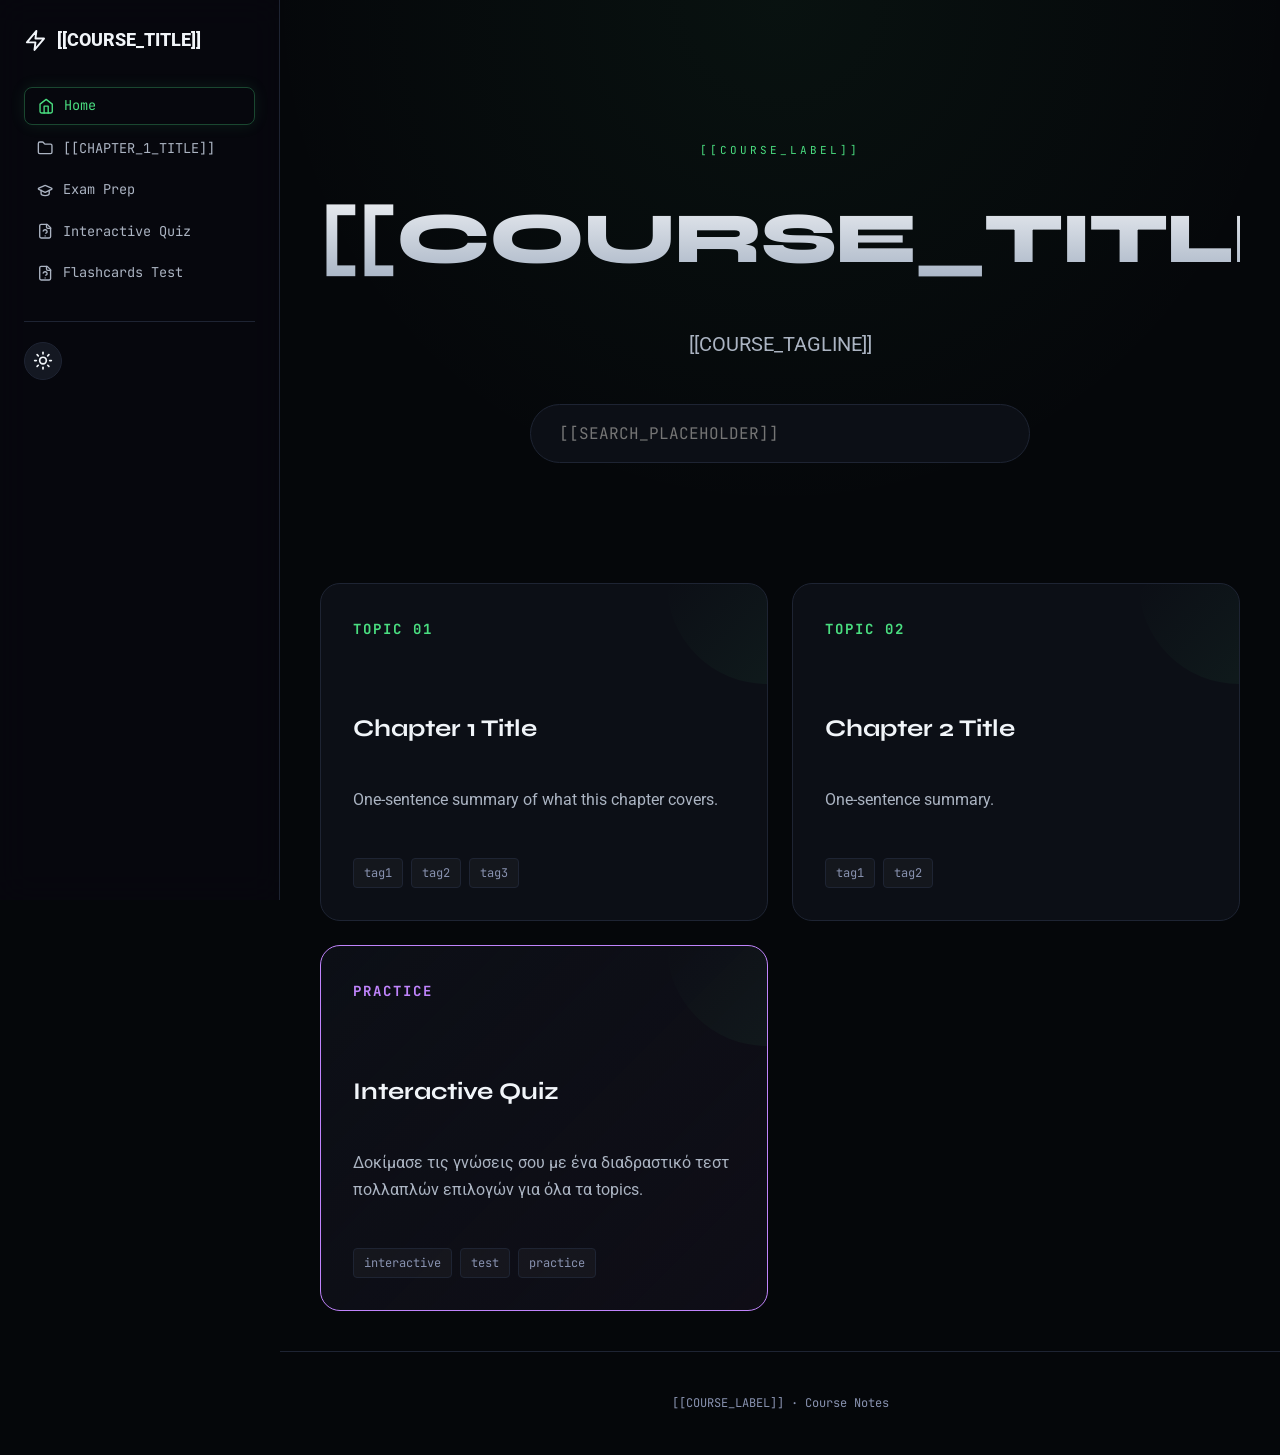
==== commit 191ee502: "feat: implement webnotes-builder framework with asset management, agent definitions, and command-lin" ====
--- a/skills/webnotes-builder/assets/index.html
+++ b/skills/webnotes-builder/assets/index.html
@@ -1,181 +1,222 @@
-<!DOCTYPE html>
-<!--
-  📝 COURSE HUB TEMPLATE — copy to ../index.html
-  Replace placeholders, then add one <a class="topic-card"> per chapter.
-
-  Required edits:
-    [[LANG]]                - 'el' or 'en'
-    [[COURSE_TITLE]]        - shown in browser tab + h1 ("Algorithms · Course Notes")
-    [[COURSE_LABEL]]        - small hero label ("CS3 · Algorithms")
-    [[COURSE_TAGLINE]]      - one-sentence description
-    [[SEARCH_PLACEHOLDER]]  - placeholder text for the search box
-
-  For each chapter, add a <a class="topic-card"> block (see existing examples below
-  in the body — copy and edit, don't manually construct from scratch).
-
-  If exam material exists, uncomment the orange Exam Prep card (before the quiz card).
-  The Interactive Quiz card at the end is purple-themed by design — keep it as-is.
--->
-<html lang="[[LANG]]">
-<head>
-    <meta charset="UTF-8">
-    <meta name="viewport" content="width=device-width, initial-scale=1.0">
-    <title>[[COURSE_TITLE]]</title>
-    <link href="https://fonts.googleapis.com/css2?family=JetBrains+Mono:wght@400;600;700&family=Syne:wght@400;700;800&family=Lora:ital,wght@0,400;0,600;1,400&display=swap" rel="stylesheet">
-    <link rel="stylesheet" href="styles/base.css">
-    <style>
-        :root {
-            --bg:#05070a; --surf:#0c0f16; --surf2:#141822; --border:#1e2433;
-            --green:#4ade80; --green-rgb:74,222,128;
-            --blue:#60a5fa;  --purple:#c084fc;
-            --orange:#fb923c; --orange-rgb:251,146,60;
-            --txt:#f1f5f9; --muted:#94a3b8; --dim:#475569;
-        }
-        .hub-hero {
-            padding: 140px 40px 80px;
-            text-align: center;
-            background: radial-gradient(circle at 50% 0%, rgba(74,222,128,0.05) 0%, transparent 70%);
-        }
-        .hub-hero h1 {
-            font-family: 'Syne', sans-serif;
-            font-size: clamp(2.5rem, 8vw, 4.5rem);
-            font-weight: 800;
-            letter-spacing: -2px;
-            margin-bottom: 20px;
-            background: linear-gradient(to bottom, #fff, #94a3b8);
-            -webkit-background-clip: text;
-            -webkit-text-fill-color: transparent;
-        }
-        .hub-hero p {
-            font-size: 1.25rem; color: var(--muted);
-            max-width: 700px; margin: 0 auto 40px;
-        }
-        .search-container { max-width: 500px; margin: 0 auto; position: relative; }
-        .search-container input {
-            width: 100%;
-            background: var(--surf); border: 1px solid var(--border);
-            padding: 1.125rem 1.75rem; border-radius: 6.25rem;
-            color: var(--txt); font-family: 'JetBrains Mono', monospace;
-            font-size: 1rem; outline: none;
-            transition: var(--transition);
-        }
-        .search-container input:focus {
-            border-color: var(--green);
-            box-shadow: 0 0 20px rgba(74,222,128,0.1);
-        }
-        .topics-grid {
-            display: grid;
-            grid-template-columns: repeat(auto-fill, minmax(300px, 1fr));
-            gap: 24px; padding: 40px;
-            max-width: 1240px; margin: 0 auto;
-        }
-        .topic-card {
-            background: var(--surf); border: 1px solid var(--border);
-            border-radius: 20px; padding: 32px;
-            text-decoration: none;
-            transition: all 0.3s cubic-bezier(0.4, 0, 0.2, 1);
-            position: relative; overflow: hidden;
-            display: flex; flex-direction: column; gap: 16px;
-        }
-        .topic-card:hover {
-            transform: translateY(-8px);
-            border-color: var(--green); background: var(--surf2);
-            box-shadow: 0 20px 40px rgba(0,0,0,0.3);
-        }
-        .topic-card::before {
-            content: ''; position: absolute; top: 0; right: 0;
-            width: 100px; height: 100px;
-            background: linear-gradient(135deg, transparent, rgba(var(--green-rgb), 0.05));
-            border-radius: 0 0 0 100%;
-            transition: var(--transition);
-        }
-        .topic-card:hover::before {
-            width: 150px; height: 150px;
-            background: linear-gradient(135deg, transparent, rgba(var(--green-rgb), 0.1));
-        }
-        .topic-num {
-            font-family: 'JetBrains Mono', monospace;
-            color: var(--green); font-size: 0.875rem;
-            font-weight: 700; letter-spacing: 2px;
-        }
-        .topic-card h3 {
-            font-family: 'Syne', sans-serif;
-            font-size: 1.5rem; color: var(--txt); font-weight: 700;
-        }
-        .topic-card p { color: var(--muted); font-size: 1rem; line-height: 1.7; }
-        .topic-tags { display: flex; gap: 8px; flex-wrap: wrap; margin-top: auto; }
-        .tag {
-            font-size: 0.75rem; font-family: 'JetBrains Mono', monospace;
-            color: var(--dim); background: rgba(255,255,255,0.03);
-            padding: 0.1875rem 0.625rem; border-radius: 4px;
-            border: 1px solid var(--border);
-        }
-    </style>
-    <script src="js/nav.js" defer></script>
-</head>
-<body>
-    <div id="site-nav"></div>
-
-    <div class="hub-hero">
-        <div class="hero-label">[[COURSE_LABEL]]</div>
-        <h1>[[COURSE_TITLE]]</h1>
-        <p>[[COURSE_TAGLINE]]</p>
-
-        <div class="search-container">
-            <input type="text" id="topic-search" placeholder="[[SEARCH_PLACEHOLDER]]">
-        </div>
-    </div>
-
-    <div class="topics-grid">
-
-        <!-- ─── ONE CARD PER CHAPTER — edit, copy, duplicate as needed ───  -->
-
-        <a href="topic1_<slug>.html" class="topic-card">
-            <div class="topic-num">TOPIC 01</div>
-            <h3>Chapter 1 Title</h3>
-            <p>One-sentence summary of what this chapter covers.</p>
-            <div class="topic-tags">
-                <span class="tag">tag1</span><span class="tag">tag2</span><span class="tag">tag3</span>
-            </div>
-        </a>
-
-        <a href="topic2_<slug>.html" class="topic-card">
-            <div class="topic-num">TOPIC 02</div>
-            <h3>Chapter 2 Title</h3>
-            <p>One-sentence summary.</p>
-            <div class="topic-tags">
-                <span class="tag">tag1</span><span class="tag">tag2</span>
-            </div>
-        </a>
-
-        <!-- ...more chapter cards... -->
-
-        <!-- ─── Exam Prep card (orange, before the quiz card) — include ONLY if exam
-             material exists; see references/11-exam-prep.md §10 ─── -->
-        <!--
-        <a href="exam_prep.html" class="topic-card"
-           style="border-color: var(--orange); background: linear-gradient(135deg, var(--surf), rgba(251, 146, 60, 0.06));">
-            <div class="topic-num" style="color: var(--orange);">EXAM PREP</div>
-            <h3>[[EXAM_PREP_TITLE]] 🎯</h3>
-            <p>[[EXAM_PREP_SUMMARY]]</p>
-            <div class="topic-tags">
-                <span class="tag">solved</span><span class="tag">patterns</span><span class="tag">drills</span>
-            </div>
-        </a>
-        -->
-
-        <!-- ─── Interactive Quiz card (keep at end, purple-themed) ─── -->
-        <a href="interactive_quiz.html" class="topic-card" style="border-color: var(--purple); background: linear-gradient(135deg, var(--surf), rgba(192, 132, 252, 0.05));">
-            <div class="topic-num" style="color: var(--purple);">PRACTICE</div>
-            <h3>Interactive Quiz</h3>
-            <p>Δοκίμασε τις γνώσεις σου με ένα διαδραστικό τεστ πολλαπλών επιλογών για όλα τα topics.</p>
-            <div class="topic-tags">
-                <span class="tag">interactive</span><span class="tag">test</span><span class="tag">practice</span>
-            </div>
-        </a>
-
-    </div>
-
-    <div class="footer">[[COURSE_LABEL]] · Course Notes</div>
-</body>
-</html>
+<!DOCTYPE html>
+<!--
+  📝 COURSE HUB TEMPLATE — copy to ../index.html
+  Replace placeholders, then add one <a class="topic-card"> per chapter.
+
+  Required edits:
+    [[LANG]]                - 'el' or 'en'
+    [[COURSE_TITLE]]        - shown in browser tab + h1 ("Algorithms · Course Notes")
+    [[COURSE_LABEL]]        - small hero label ("CS3 · Algorithms")
+    [[COURSE_TAGLINE]]      - one-sentence description
+    [[SEARCH_PLACEHOLDER]]  - placeholder text for the search box
+
+  For each chapter, add a <a class="topic-card"> block (see existing examples below
+  in the body — copy and edit, don't manually construct from scratch).
+
+  If exam material exists:
+    - PASS goal mode  → uncomment the FULL-WIDTH exam-first hero card (top of the grid)
+                        and make the hero <p> point to it («Ξεκίνα από το 🎯 Exam Prep»)
+    - MASTER goal mode → uncomment the orange Exam Prep card (before the quiz card)
+  For courses with natural modules, use the grid-group dividers to group chapter cards
+  (see references/04-html-components.md §25).
+  The Interactive Quiz card at the end is purple-themed by design — keep it as-is.
+-->
+<html lang="[[LANG]]">
+<head>
+    <meta charset="UTF-8">
+    <meta name="viewport" content="width=device-width, initial-scale=1.0">
+    <title>[[COURSE_TITLE]]</title>
+    <link href="https://fonts.googleapis.com/css2?family=JetBrains+Mono:wght@400;600;700&family=Syne:wght@400;700;800&family=Lora:ital,wght@0,400;0,600;1,400&display=swap" rel="stylesheet">
+    <link rel="stylesheet" href="styles/base.css">
+    <style>
+        :root {
+            --bg:#05070a; --surf:#0c0f16; --surf2:#141822; --border:#1e2433;
+            --green:#4ade80; --green-rgb:74,222,128;
+            --blue:#60a5fa;  --purple:#c084fc;
+            --orange:#fb923c; --orange-rgb:251,146,60;
+            --txt:#f1f5f9; --muted:#94a3b8; --dim:#475569;
+        }
+        .hub-hero {
+            padding: 140px 40px 80px;
+            text-align: center;
+            background: radial-gradient(circle at 50% 0%, rgba(74,222,128,0.05) 0%, transparent 70%);
+        }
+        .hub-hero h1 {
+            font-family: 'Syne', sans-serif;
+            font-size: clamp(2.5rem, 8vw, 4.5rem);
+            font-weight: 800;
+            letter-spacing: -2px;
+            margin-bottom: 20px;
+            background: linear-gradient(to bottom, #fff, #94a3b8);
+            -webkit-background-clip: text;
+            -webkit-text-fill-color: transparent;
+        }
+        .hub-hero p {
+            font-size: 1.25rem; color: var(--muted);
+            max-width: 700px; margin: 0 auto 40px;
+        }
+        .search-container { max-width: 500px; margin: 0 auto; position: relative; }
+        .search-container input {
+            width: 100%;
+            background: var(--surf); border: 1px solid var(--border);
+            padding: 1.125rem 1.75rem; border-radius: 6.25rem;
+            color: var(--txt); font-family: 'JetBrains Mono', monospace;
+            font-size: 1rem; outline: none;
+            transition: var(--transition);
+        }
+        .search-container input:focus {
+            border-color: var(--green);
+            box-shadow: 0 0 20px rgba(74,222,128,0.1);
+        }
+        .topics-grid {
+            display: grid;
+            grid-template-columns: repeat(auto-fill, minmax(300px, 1fr));
+            gap: 24px; padding: 40px;
+            max-width: 1240px; margin: 0 auto;
+        }
+        .topic-card {
+            background: var(--surf); border: 1px solid var(--border);
+            border-radius: 20px; padding: 32px;
+            text-decoration: none;
+            transition: all 0.3s cubic-bezier(0.4, 0, 0.2, 1);
+            position: relative; overflow: hidden;
+            display: flex; flex-direction: column; gap: 16px;
+        }
+        .topic-card:hover {
+            transform: translateY(-8px);
+            border-color: var(--green); background: var(--surf2);
+            box-shadow: 0 20px 40px rgba(0,0,0,0.3);
+        }
+        .topic-card::before {
+            content: ''; position: absolute; top: 0; right: 0;
+            width: 100px; height: 100px;
+            background: linear-gradient(135deg, transparent, rgba(var(--green-rgb), 0.05));
+            border-radius: 0 0 0 100%;
+            transition: var(--transition);
+        }
+        .topic-card:hover::before {
+            width: 150px; height: 150px;
+            background: linear-gradient(135deg, transparent, rgba(var(--green-rgb), 0.1));
+        }
+        .topic-num {
+            font-family: 'JetBrains Mono', monospace;
+            color: var(--green); font-size: 0.875rem;
+            font-weight: 700; letter-spacing: 2px;
+        }
+        .topic-card h3 {
+            font-family: 'Syne', sans-serif;
+            font-size: 1.5rem; color: var(--txt); font-weight: 700;
+        }
+        .topic-card p { color: var(--muted); font-size: 1rem; line-height: 1.7; }
+        .topic-tags { display: flex; gap: 8px; flex-wrap: wrap; margin-top: auto; }
+        .tag {
+            font-size: 0.75rem; font-family: 'JetBrains Mono', monospace;
+            color: var(--dim); background: rgba(255,255,255,0.03);
+            padding: 0.1875rem 0.625rem; border-radius: 4px;
+            border: 1px solid var(--border);
+        }
+    </style>
+    <script src="js/nav.js" defer></script>
+</head>
+<body>
+    <div id="site-nav"></div>
+
+    <div class="hub-hero">
+        <div class="hero-label">[[COURSE_LABEL]]</div>
+        <h1>[[COURSE_TITLE]]</h1>
+        <p>[[COURSE_TAGLINE]]</p>
+
+        <div class="search-container">
+            <input type="text" id="topic-search" placeholder="[[SEARCH_PLACEHOLDER]]">
+        </div>
+    </div>
+
+    <div class="topics-grid">
+
+        <!-- ═══ PASS MODE: exam-first hero card — FIRST card, full-width («ΞΕΚΙΝΑ ΑΠΟ ΕΔΩ»).
+             Uncomment only in PASS goal mode; see references/04-html-components.md §21. ═══ -->
+        <!--
+        <a href="exam_prep.html" class="topic-card" style="grid-column:1/-1; border-color: var(--green); background: linear-gradient(135deg, var(--surf), rgba(74,222,128,0.10)); flex-direction: row; align-items: center; gap: 24px; flex-wrap: wrap;">
+            <div style="font-size:3rem; line-height:1;">🎯</div>
+            <div style="flex:1; min-width:240px;">
+                <div class="topic-num" style="color: var(--green);">ΞΕΚΙΝΑ ΑΠΟ ΕΔΩ · 1-DAY PREP</div>
+                <h3 style="margin:4px 0;">[[EXAM_HERO_TITLE]]</h3>
+                <p style="margin:0;">[[EXAM_HERO_SUMMARY — recurrence finding + «έτοιμες πρότυπες απαντήσεις»]]</p>
+            </div>
+            <div class="topic-tags" style="margin:0;">
+                <span class="tag" style="border-color:rgba(74,222,128,0.4); color:var(--green);">model answers</span><span class="tag">proofs</span>
+            </div>
+        </a>
+        -->
+
+        <!-- ═══ Optional grid-group divider — repeat per course module ═══ -->
+        <!--
+        <div class="grid-group" style="grid-column:1/-1; display:flex; align-items:center; gap:14px; margin:22px 0 -6px;">
+            <span style="font-family:'JetBrains Mono',monospace; font-size:0.85rem; letter-spacing:3px; color:var(--green); text-transform:uppercase;">① [[MODULE_NAME]]</span>
+            <span style="flex:1; height:1px; background:rgba(var(--green-rgb),0.3);"></span>
+        </div>
+        -->
+
+        <!-- ─── ONE CARD PER CHAPTER — edit, copy, duplicate as needed ───  -->
+
+        <a href="topic1_<slug>.html" class="topic-card">
+            <div class="topic-num">TOPIC 01</div>
+            <h3>Chapter 1 Title</h3>
+            <p>One-sentence summary of what this chapter covers.</p>
+            <div class="topic-tags">
+                <span class="tag">tag1</span><span class="tag">tag2</span><span class="tag">tag3</span>
+            </div>
+        </a>
+
+        <a href="topic2_<slug>.html" class="topic-card">
+            <div class="topic-num">TOPIC 02</div>
+            <h3>Chapter 2 Title</h3>
+            <p>One-sentence summary.</p>
+            <div class="topic-tags">
+                <span class="tag">tag1</span><span class="tag">tag2</span>
+            </div>
+        </a>
+
+        <!-- ...more chapter cards... -->
+
+        <!-- ─── Exam Prep card (orange, before the quiz card) — include ONLY if exam
+             material exists; see references/11-exam-prep.md §10 ─── -->
+        <!--
+        <a href="exam_prep.html" class="topic-card"
+           style="border-color: var(--orange); background: linear-gradient(135deg, var(--surf), rgba(251, 146, 60, 0.06));">
+            <div class="topic-num" style="color: var(--orange);">EXAM PREP</div>
+            <h3>[[EXAM_PREP_TITLE]] 🎯</h3>
+            <p>[[EXAM_PREP_SUMMARY]]</p>
+            <div class="topic-tags">
+                <span class="tag">solved</span><span class="tag">patterns</span><span class="tag">drills</span>
+            </div>
+        </a>
+        -->
+
+        <!-- ─── Flashcards Test card (purple, before the quiz card) — include ONLY if flashcard data exists; see references/11-exam-prep.md §8b ─── -->
+        <!--
+        <a href="flashcards.html" class="topic-card" style="border-color: var(--purple); background: linear-gradient(135deg, var(--surf), rgba(192, 132, 252, 0.05));">
+            <div class="topic-num" style="color: var(--purple);">FLASHCARDS</div>
+            <h3>Flashcards Test 🗂️</h3>
+            <p>Κάρτες θεωρίας (ερωτήσεις ανάπτυξης) με υποδείξεις — πέρνα τες όλες μαζί σαν τεστ.</p>
+            <div class="topic-tags">
+                <span class="tag">theory</span><span class="tag">flip cards</span><span class="tag">self-test</span>
+            </div>
+        </a>
+        -->
+
+        <!-- ─── Interactive Quiz card (keep at end, purple-themed) ─── -->
+        <a href="interactive_quiz.html" class="topic-card" style="border-color: var(--purple); background: linear-gradient(135deg, var(--surf), rgba(192, 132, 252, 0.05));">
+            <div class="topic-num" style="color: var(--purple);">PRACTICE</div>
+            <h3>Interactive Quiz</h3>
+            <p>Δοκίμασε τις γνώσεις σου με ένα διαδραστικό τεστ πολλαπλών επιλογών για όλα τα topics.</p>
+            <div class="topic-tags">
+                <span class="tag">interactive</span><span class="tag">test</span><span class="tag">practice</span>
+            </div>
+        </a>
+
+    </div>
+
+    <div class="footer">[[COURSE_LABEL]] · Course Notes</div>
+</body>
+</html>
--- a/skills/webnotes-builder/assets/styles/base.css
+++ b/skills/webnotes-builder/assets/styles/base.css
@@ -83,29 +83,33 @@
     background: var(--dim);
 }
 
-/* Navigation Hub Overlay */
+/* Navigation Sidebar (Desktop) */
 #site-nav {
     position: fixed;
     top: 0;
     left: 0;
-    right: 0;
+    bottom: 0;
+    width: 280px;
     z-index: 1000;
     background: rgba(var(--bg-rgb, 8, 8, 15), 0.85);
     backdrop-filter: blur(16px);
-    border-bottom: 1px solid var(--border);
-    height: var(--nav-height);
-    display: flex;
-    align-items: center;
-    padding: 0 40px;
+    border-right: 1px solid var(--border);
+    display: flex;
+    flex-direction: column;
+    padding: 24px;
+    overflow-y: auto;
+}
+
+body {
+    padding-left: 280px;
 }
 
 .nav-wrapper {
-    max-width: 93.75rem;
-    margin: 0 auto;
     width: 100%;
     display: flex;
-    justify-content: space-between;
-    align-items: center;
+    flex-direction: column;
+    gap: 30px;
+    align-items: flex-start;
 }
 
 .nav-logo {
@@ -117,50 +121,52 @@
     display: flex;
     align-items: center;
     gap: 0.625rem;
-    flex-shrink: 0;
-    width: 13.5rem; /* Equal width to actions for perfect centering of links */
+    width: 100%;
+}
+
+.nav-links {
+    display: flex;
+    flex-direction: column;
+    align-items: stretch;
+    width: 100%;
+    gap: 6px;
+}
+
+.nav-actions {
+    display: flex;
+    align-items: center;
     justify-content: flex-start;
-    white-space: nowrap; /* Prevent logo wrapping */
-}
-
-.nav-links {
-    display: flex;
-    align-items: center;
-    gap: 0.75rem;
-    padding: 0 1rem;
-    overflow-x: auto;
-    white-space: nowrap;
-    flex: 1;
-    min-width: 0;
-    justify-content: safe center;
-    scrollbar-width: none; /* Hide scrollbar Firefox */
-}
-
-.nav-links::-webkit-scrollbar {
-    display: none; /* Hide scrollbar Chrome/Safari */
-}
-
-.nav-actions {
-    display: flex;
-    align-items: center;
-    gap: 0.75rem;
-    width: 13.5rem; /* Equal width to logo for perfect centering of links */
-    justify-content: flex-end;
-    flex-shrink: 0; /* Prevent shrinking to ensure perfect column symmetry */
+    gap: 15px;
+    width: 100%;
+    margin-top: auto;
+    padding-top: 20px;
+    border-top: 1px solid var(--border);
+}
+
+.nav-item-container {
+    display: flex;
+    flex-direction: column;
 }
 
 .nav-link {
     color: var(--muted);
     text-decoration: none;
     font-family: 'JetBrains Mono', monospace;
-    font-size: 0.8125rem;
-    padding: 0.4rem 0.65rem;
+    font-size: 0.85rem;
+    padding: 0.6rem 0.8rem;
     border-radius: 8px;
     transition: var(--transition);
-    display: flex;
+    display: grid;
+    grid-template-columns: auto 1fr auto;
     align-items: center;
-    gap: 6px;
+    gap: 10px;
     line-height: 1;
+}
+
+.nav-link > span:first-child {
+    display: flex;
+    align-items: center;
+    justify-content: center;
 }
 
 .nav-link:hover {
@@ -175,43 +181,61 @@
     box-shadow: 0 0 15px rgba(var(--green-rgb), 0.1);
 }
 
-/* Responsive Navigation */
+.nav-toggle {
+    display: flex;
+    align-items: center;
+    justify-content: center;
+}
+
+.nav-toggle svg {
+    transition: transform 0.3s ease;
+}
+
+.nav-item-container.expanded .nav-toggle svg {
+    transform: rotate(180deg);
+}
+
+.nav-submenu {
+    display: none;
+    flex-direction: column;
+    margin-left: 20px;
+    border-left: 1px solid var(--border);
+    padding-left: 10px;
+    margin-top: 4px;
+    gap: 4px;
+}
+
+.nav-item-container.expanded .nav-submenu {
+    display: flex;
+}
+
+.nav-sublink {
+    color: var(--muted);
+    text-decoration: none;
+    font-family: 'JetBrains Mono', monospace;
+    font-size: 0.8rem;
+    padding: 6px 10px;
+    border-radius: 6px;
+    transition: var(--transition);
+}
+
+.nav-sublink:hover, .nav-sublink.active {
+    color: var(--txt);
+    background: var(--surf2);
+}
+
+.nav-sublink.active {
+    color: var(--green);
+}
+
+/* Responsive Navigation adjustments */
 @media (max-width: 1024px) {
-    :root {
-        --nav-height: 7.25rem;
-    }
     #site-nav {
-        height: auto;
-        min-height: var(--nav-height);
-        padding: 0.75rem 20px;
-    }
-    .nav-wrapper {
-        flex-wrap: wrap;
-        gap: 0.5rem;
-    }
-    .nav-logo {
-        width: auto;
-    }
-    .nav-actions {
-        width: auto;
-    }
-    .nav-links {
-        width: 100%;
-        flex: none;
-        flex-wrap: wrap;
-        justify-content: center;
-        gap: 0.4rem;
-        padding: 0.2rem 0;
-    }
-    .nav-link {
-        font-size: 0.75rem;
-        padding: 0.3rem 0.5rem;
-    }
-}
-
-@media (max-width: 600px) {
-    :root {
-        --nav-height: 9.5rem;
+        width: 240px;
+        padding: 20px 16px;
+    }
+    body {
+        padding-left: 240px;
     }
 }
 
@@ -222,7 +246,8 @@
 .sh-icon svg,
 .tip-icon svg,
 .lbl svg,
-.card-title svg {
+.card-title svg,
+.topic-card h3 svg {
     width: 1.2em;
     height: 1.2em;
     stroke: currentColor;
@@ -235,11 +260,16 @@
     transition: transform 0.2s ease;
 }
 
-.nav-link span,
-.nav-logo span {
+.nav-link span:not(.nav-text),
+.nav-logo span,
+.card-icon {
     display: inline-flex;
     align-items: center;
     justify-content: center;
+}
+
+.nav-text {
+    text-align: left;
 }
 
 /* Specific size adjustments */
@@ -259,7 +289,8 @@
 }
 
 .lbl svg,
-.card-title svg {
+.card-title svg,
+.card-icon svg {
     margin-right: 6px;
 }
 
@@ -337,7 +368,7 @@
     gap: 0.75rem;
     flex-wrap: wrap;
     position: sticky;
-    top: var(--nav-height);
+    top: 0; /* Updated for desktop sidebar layout */
     z-index: 99;
     justify-content: center;
 }
@@ -473,6 +504,13 @@
     overflow-x: auto;
     text-align: left;
     /* Strict left alignment */
+}
+
+.cb code {
+    background: transparent !important;
+    color: inherit !important;
+    padding: 0 !important;
+    border-radius: 0 !important;
 }
 
 /* Boxes */
@@ -1153,16 +1191,24 @@
 
 /* Light Mode Variables Overrides with high specificity */
 html[data-theme="light"] {
-    --hero-bg: linear-gradient(150deg, #f8fafc 0%, #e2e8f0 100%);
+    --hero-bg: linear-gradient(150deg, #f8fafc 0%, #f1f5f9 100%);
     --bg: #f8fafc;
     --bg-rgb: 248, 250, 252;
     --surf: #ffffff;
     --surf2: #f1f5f9;
     --border: #e2e8f0;
     --txt: #0f172a;
-    --muted: #475569;
-    --dim: #64748b;
-
+    --muted: #334155;
+    --dim: #4f5e71;
+}
+
+/* Improve contrast for muted and dim text in dark mode */
+html:not([data-theme="light"]) {
+    --muted: #abb4c2 !important;
+    --dim: #8892b0 !important;
+}
+
+html[data-theme="light"] {
     --blue: #0284c7;
     --blue-rgb: 2, 132, 199;
     --bdim: #e0f2fe;
@@ -1408,16 +1454,27 @@
         --nav-height: 3.5rem;
     }
 
+    body {
+        padding-left: 0;
+    }
+
     #site-nav {
+        bottom: auto;
+        width: 100%;
+        flex-direction: row;
+        border-right: none;
+        border-bottom: 1px solid var(--border);
         padding: 0 1.25rem;
         height: var(--nav-height);
+        overflow-y: visible;
     }
 
     .nav-wrapper {
-        display: flex;
+        flex-direction: row;
         justify-content: space-between;
         align-items: center;
         flex-wrap: nowrap;
+        gap: 0;
     }
 
     .nav-logo,
@@ -1461,6 +1518,14 @@
         display: inline-flex;
     }
 
+    .nav-actions {
+        width: auto;
+        margin-top: 0;
+        padding-top: 0;
+        border-top: none;
+        justify-content: flex-end;
+    }
+
     .theme-toggle {
         margin-left: 0;
         margin-top: 0;
@@ -1468,6 +1533,7 @@
     }
 
     .toc {
+        top: var(--nav-height); /* Keep below mobile top bar */
         padding: 0.75rem 1.25rem;
         flex-wrap: nowrap;
         overflow-x: auto;
@@ -1524,4 +1590,214 @@
     text-shadow: none;
 }
 
+/* Light Mode Component & Simulator Overrides */
+html[data-theme="light"] .struct-box,
+html[data-theme="light"] .thread-diagram,
+html[data-theme="light"] .msim-lane,
+html[data-theme="light"] .ssim-pill,
+html[data-theme="light"] .mem-cell,
+html[data-theme="light"] .pyr-info,
+html[data-theme="light"] .mm-box,
+html[data-theme="light"] .gantt-chart,
+html[data-theme="light"] .trace-table,
+html[data-theme="light"] div[style*="background:#060a10"],
+html[data-theme="light"] div[style*="background: #060a10"],
+html[data-theme="light"] div[style*="background:#010409"],
+html[data-theme="light"] div[style*="background: #010409"] {
+    background: var(--surf2) !important;
+    border-color: var(--border) !important;
+    color: var(--txt) !important;
+}
+
+html[data-theme="light"] .trace-table th {
+    background: var(--surf) !important;
+    color: var(--orange) !important;
+}
+
+html[data-theme="light"] .trace-table tr:nth-child(even) {
+    background: var(--surf) !important;
+}
+
+/* Fix nested text colors inside overriden blocks */
+html[data-theme="light"] .struct-box *,
+html[data-theme="light"] .thread-diagram *,
+html[data-theme="light"] .msim-lane *,
+html[data-theme="light"] .ssim-pill *,
+html[data-theme="light"] .mem-cell *,
+html[data-theme="light"] .pyr-info *,
+html[data-theme="light"] .mm-box * {
+    color: var(--txt);
+}
+
+/* Fix simulators message output boxes background and text */
+html[data-theme="light"] #psim-msg,
+html[data-theme="light"] #msim-msg,
+html[data-theme="light"] #tsim-out,
+html[data-theme="light"] #int-desc,
+html[data-theme="light"] #io-view,
+html[data-theme="light"] #era-desc {
+    background: var(--surf2) !important;
+    color: var(--txt) !important;
+    border-color: var(--border) !important;
+}
+
+/* Interactive Simulators Buttons/Inputs Override */
+html[data-theme="light"] #tsim-in {
+    background: var(--surf) !important;
+    color: var(--txt) !important;
+    border-color: var(--border) !important;
+}
+
+html[data-theme="light"] .tsim button {
+    background: var(--bdim) !important;
+    color: var(--blue) !important;
+    border-color: var(--blue) !important;
+}
+
+html[data-theme="light"] .tsim button:hover {
+    filter: brightness(0.95) !important;
+}
+
+/* Memory placement simulator buttons */
+html[data-theme="light"] .psim button {
+    background: var(--cdim) !important;
+    color: var(--cyan) !important;
+    border-color: var(--cyan) !important;
+}
+
+html[data-theme="light"] .psim button.sel,
+html[data-theme="light"] #psim .psim-alg.sel {
+    background: var(--cyan) !important;
+    color: #ffffff !important;
+}
+
+html[data-theme="light"] .psim button:hover {
+    filter: brightness(0.95) !important;
+}
+
+/* Memory Layout Components */
+html[data-theme="light"] .memory-block.hole,
+html[data-theme="light"] .legend-box[style*="background:#30363d"],
+html[data-theme="light"] div[style*="background:#30363d"] {
+    background: var(--border) !important;
+    color: var(--muted) !important;
+}
+
+html[data-theme="light"] .psim-used {
+    background: repeating-linear-gradient(45deg, var(--surf2), var(--surf2) 6px, var(--border) 6px, var(--border) 12px) !important;
+    color: var(--muted) !important;
+}
+
+/* Gantt Chart Overrides */
+html[data-theme="light"] .gantt-block.idle {
+    background: var(--surf2) !important;
+    color: var(--dim) !important;
+}
+
+/* Code block red-tint error override */
+html[data-theme="light"] .cb[style*="background:#1a0f0f"],
+html[data-theme="light"] div[style*="background:#1a0f0f"] {
+    background: #fffafa !important;
+    border-color: var(--red) !important;
+}
+html[data-theme="light"] div[style*="background:#1a0f0f"] code {
+    background: transparent !important;
+}
+
+/* Homepage (Hub) Light Mode Enhancements */
+html[data-theme="light"] .hub-hero {
+    background: radial-gradient(circle at 50% 0%, rgba(2, 132, 199, 0.1) 0%, rgba(124, 58, 237, 0.04) 50%, transparent 100%) !important;
+}
+
+html[data-theme="light"] .hub-hero h1 {
+    background: linear-gradient(135deg, #0284c7 0%, #7c3aed 100%) !important;
+    -webkit-background-clip: text !important;
+    background-clip: text !important;
+    -webkit-text-fill-color: transparent !important;
+}
+
+html[data-theme="light"] .search-container input {
+    background: #ffffff !important;
+    border: 1.5px solid rgba(2, 132, 199, 0.25) !important;
+    box-shadow: 0 4px 20px rgba(2, 132, 199, 0.05) !important;
+}
+
+html[data-theme="light"] .search-container input:focus {
+    border-color: var(--blue) !important;
+    box-shadow: 0 4px 25px rgba(2, 132, 199, 0.15) !important;
+}
+
+/* Homepage Cards Light Mode Styling */
+html[data-theme="light"] .topic-card {
+    border: 1px solid var(--border) !important;
+    box-shadow: 0 4px 15px rgba(15, 23, 42, 0.03) !important;
+    transition: all 0.3s cubic-bezier(0.4, 0, 0.2, 1) !important;
+}
+
+html[data-theme="light"] .topic-card:hover {
+    transform: translateY(-6px) !important;
+    box-shadow: 0 15px 30px rgba(2, 132, 199, 0.1) !important;
+    background: #ffffff !important;
+}
+
+/* Add custom top-colored indicators to the cards */
+html[data-theme="light"] .topic-card:nth-child(1) { border-top: 4px solid var(--green) !important; }
+html[data-theme="light"] .topic-card:nth-child(2) { border-top: 4px solid var(--blue) !important; }
+html[data-theme="light"] .topic-card:nth-child(3) { border-top: 4px solid var(--purple) !important; }
+html[data-theme="light"] .topic-card:nth-child(4) { border-top: 4px solid var(--cyan) !important; }
+html[data-theme="light"] .topic-card:nth-child(5) { border-top: 4px solid var(--orange) !important; }
+html[data-theme="light"] .topic-card:nth-child(6) { border-top: 4px solid var(--green) !important; }
+html[data-theme="light"] .topic-card:nth-child(7) { border-top: 4px solid var(--orange) !important; }
+html[data-theme="light"] .topic-card:nth-child(8) { border-top: 4px solid var(--purple) !important; }
+
+/* Apply matching colors to the topic numbers */
+html[data-theme="light"] .topic-card:nth-child(1) .topic-num { color: var(--green) !important; }
+html[data-theme="light"] .topic-card:nth-child(2) .topic-num { color: var(--blue) !important; }
+html[data-theme="light"] .topic-card:nth-child(3) .topic-num { color: var(--purple) !important; }
+html[data-theme="light"] .topic-card:nth-child(4) .topic-num { color: var(--cyan) !important; }
+html[data-theme="light"] .topic-card:nth-child(5) .topic-num { color: var(--orange) !important; }
+html[data-theme="light"] .topic-card:nth-child(6) .topic-num { color: var(--green) !important; }
+
+/* Slightly richer shadow for section hover in chapters in light mode */
+html[data-theme="light"] section:hover {
+    box-shadow: 0 10px 35px rgba(2, 132, 199, 0.06) !important;
+    border-color: rgba(2, 132, 199, 0.2) !important;
+}
+
+/* Richer colors on inline chips */
+html[data-theme="light"] .chip {
+    background: var(--surf2) !important;
+    border-color: var(--border) !important;
+    color: var(--txt) !important;
+}
+
+/* Standardize readable text sizes across the guide */
+.wrap p,
+.wrap li,
+.wrap ol,
+.wrap ul,
+.tip-text,
+.exam-stmt p,
+.card p,
+.card li,
+.ibox,
+.wbox,
+.gbox,
+.rbox,
+[id$="-msg"] {
+    font-size: 1.09rem !important;
+}
+
+/* Theory Flashcards Light Mode Overrides */
+html[data-theme="light"] .flip-back {
+    background: linear-gradient(160deg, var(--surf) 0%, var(--surf2) 100%) !important;
+}
+
+html[data-theme="light"] .fc-a code,
+html[data-theme="light"] .fc-hint code {
+    background: rgba(15, 23, 42, 0.08) !important;
+    color: var(--txt) !important;
+}
+
+
 
